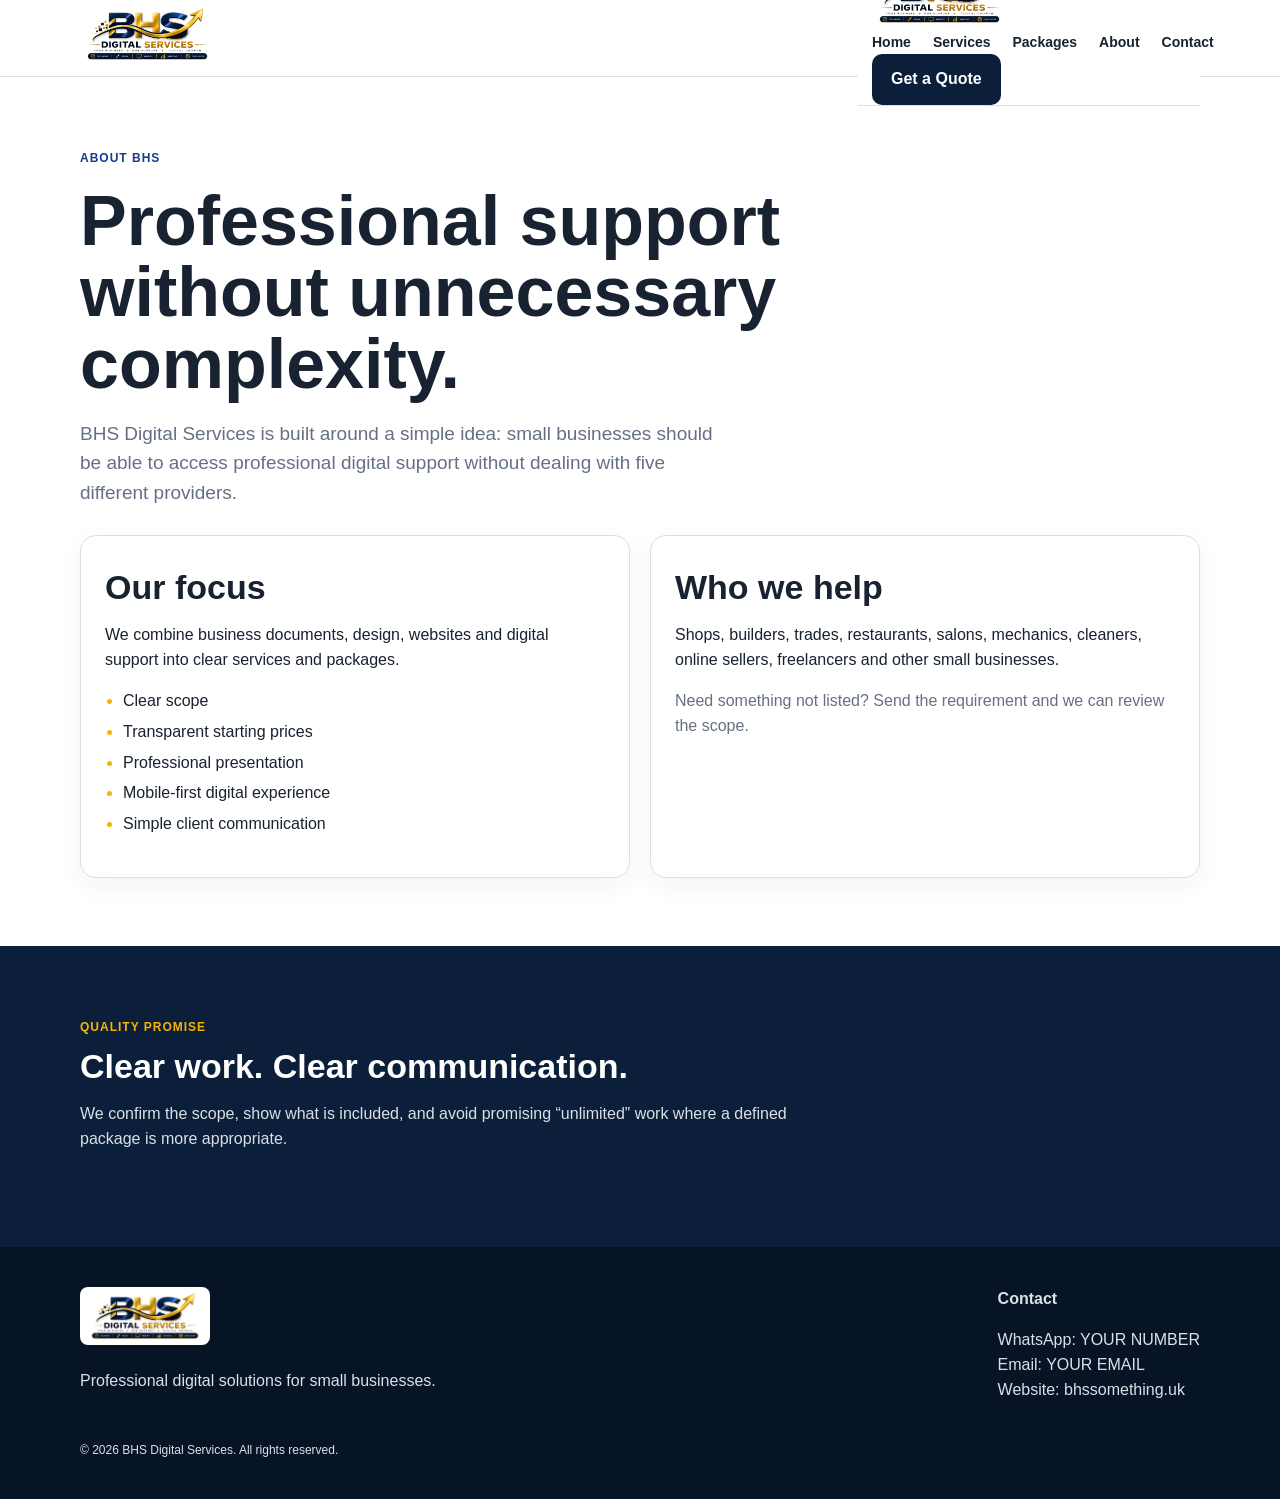
==== about.html @ 25f4f9c3 "Update about.html" ====
<!doctype html><html lang="en"><head>
<meta charset="utf-8"><meta name="viewport" content="width=device-width,initial-scale=1">
<title>About BHS Digital Services</title><meta name="description" content="Learn about BHS Digital Services and our approach to professional digital support for small businesses.">
<meta name="robots" content="index,follow"><meta name="theme-color" content="#0b1f3a">
<link rel="canonical" href="https://YOUR-DOMAIN.example/about.html">
<meta property="og:title" content="About BHS Digital Services"><meta property="og:description" content="Learn about BHS Digital Services and our approach to professional digital support for small businesses.">
<meta property="og:type" content="website"><link rel="stylesheet" href="assets/style.css">
</head><body><header><div class="container nav">
<a href="index.html"><img class="logo" src="assets/logo.png" alt="BHS Digital Services logo"></a>
<header class="site-header">
  <div class="container header-inner">

    <a href="index.html">
      <img class="logo" src="assets/logo.png" alt="BHS Digital Services">
    </a>

    <nav class="navlinks" id="mainNav">
      <a href="index.html">Home</a>
      <a href="services.html">Services</a>
      <a href="packages.html">Packages</a>
      <a href="about.html">About</a>
      <a href="contact.html">Contact</a>
    </nav>

    <a class="btn btn-primary header-quote" href="contact.html">
      Get a Quote
    </a>

    <button class="menu-toggle" id="menuToggle"
      aria-label="Open menu"
      aria-expanded="false">
      ☰
    </button>

  </div>
</header>
</div></header><main>
<section><div class="container"><div class="section-head"><span class="kicker">About BHS</span><h1>Professional support without unnecessary complexity.</h1><p class="lead">BHS Digital Services is built around a simple idea: small businesses should be able to access professional digital support without dealing with five different providers.</p></div>
<div class="grid-2"><div class="card"><h2>Our focus</h2><p>We combine business documents, design, websites and digital support into clear services and packages.</p><ul class="check"><li>Clear scope</li><li>Transparent starting prices</li><li>Professional presentation</li><li>Mobile-first digital experience</li><li>Simple client communication</li></ul></div>
<div class="card"><h2>Who we help</h2><p>Shops, builders, trades, restaurants, salons, mechanics, cleaners, online sellers, freelancers and other small businesses.</p><p class="muted">Need something not listed? Send the requirement and we can review the scope.</p></div></div>
</div></section>
<section class="band"><div class="container"><div class="section-head"><span class="kicker" style="color:#f5b400">Quality promise</span><h2>Clear work. Clear communication.</h2><p class="muted">We confirm the scope, show what is included, and avoid promising “unlimited” work where a defined package is more appropriate.</p></div></div></section>
</main><footer><div class="container footer-grid">
<div><img class="footer-logo" src="assets/logo.png" alt="BHS Digital Services"><p>Professional digital solutions for small businesses.</p></div>
<div><strong>Contact</strong><p>WhatsApp: YOUR NUMBER<br>Email: YOUR EMAIL<br>Website: bhssomething.uk</p></div>
</div><div class="container" style="margin-top:22px;font-size:12px">© 2026 BHS Digital Services. All rights reserved.</div></footer></body></html>
---- assets/style.css ----
:root{
 --navy:#0b1f3a; --blue:#173a8a; --gold:#f5b400; --ink:#182230; --muted:#667085;
 --soft:#f4f7fb; --line:#d9e0e8; --white:#fff; --shadow:0 18px 50px rgba(11,31,58,.10);
}
*{box-sizing:border-box} html{scroll-behavior:smooth}
body{margin:0;font-family:Inter,Arial,sans-serif;color:var(--ink);background:#fff;line-height:1.55}
a{text-decoration:none;color:inherit}.container{width:min(1120px,92%);margin:auto}
header{position:sticky;top:0;z-index:50;background:rgba(255,255,255,.96);backdrop-filter:blur(10px);border-bottom:1px solid var(--line)}
.nav{height:76px;display:flex;align-items:center;justify-content:space-between;gap:20px}
.logo{height:54px;width:auto;object-fit:contain}.navlinks{display:flex;gap:22px;align-items:center;font-size:14px;font-weight:700}
.navlinks a:hover{color:var(--blue)}.btn{display:inline-flex;align-items:center;justify-content:center;padding:12px 18px;border-radius:10px;font-weight:800;border:1px solid transparent;cursor:pointer}
.btn-primary{background:var(--navy);color:#fff}.btn-primary:hover{background:var(--blue)}
.btn-gold{background:var(--gold);color:var(--navy)}.btn-outline{border-color:var(--navy);color:var(--navy)}
.hero{padding:76px 0 60px;position:relative;overflow:hidden;background:linear-gradient(90deg,rgba(7,20,38,.97) 0%,rgba(11,31,58,.90) 48%,rgba(11,31,58,.72) 100%),url('brand-showcase.png') center/cover no-repeat;color:#fff}.hero .lead{color:#d9e0e8}.hero .eyebrow{background:rgba(245,180,0,.15);color:#ffd45a}.hero h1{color:#fff}.hero .btn-outline{border-color:#fff;color:#fff}
.hero-grid{display:grid;grid-template-columns:1.05fr .95fr;gap:55px;align-items:center}
.eyebrow{display:inline-block;padding:7px 10px;border-radius:999px;background:#eaf0ff;color:var(--blue);font-size:12px;font-weight:900;letter-spacing:.5px}
h1{font-size:clamp(42px,6vw,70px);line-height:1.02;margin:16px 0}.lead{font-size:19px;color:var(--muted);max-width:640px}
.hero-img{width:100%;border-radius:22px;box-shadow:var(--shadow);border:1px solid var(--line)}
.actions{display:flex;gap:12px;flex-wrap:wrap;margin-top:24px}
section{padding:68px 0}.section-head{max-width:720px;margin-bottom:28px}
.kicker{color:var(--blue);font-weight:900;text-transform:uppercase;font-size:12px;letter-spacing:1px}
h2{font-size:34px;line-height:1.15;margin:8px 0}.muted{color:var(--muted)}
.grid-3{display:grid;grid-template-columns:repeat(3,1fr);gap:18px}.grid-2{display:grid;grid-template-columns:repeat(2,1fr);gap:20px}
.card{background:#fff;border:1px solid var(--line);border-radius:16px;padding:24px;box-shadow:0 8px 25px rgba(11,31,58,.05)}
.card h3{margin:0 0 8px;font-size:18px}.price{font-size:25px;font-weight:900;color:var(--blue);margin:10px 0}.tag{font-size:12px;color:var(--muted);font-weight:800}
ul{padding-left:18px}.check li{margin:6px 0}.check li::marker{color:var(--gold)}
.band{background:var(--navy);color:#fff}.band .muted{color:#d9e0e8}
.steps{display:grid;grid-template-columns:repeat(4,1fr);gap:15px}.step{padding:22px;border:1px solid rgba(255,255,255,.18);border-radius:14px;background:rgba(255,255,255,.06)}
.num{width:34px;height:34px;border-radius:50%;display:grid;place-items:center;background:var(--gold);color:var(--navy);font-weight:900;margin-bottom:12px}
.gallery{display:grid;grid-template-columns:1.3fr 1fr 1fr;gap:16px}.gallery img{width:100%;height:220px;object-fit:cover;border-radius:16px;border:1px solid var(--line);box-shadow:0 8px 25px rgba(11,31,58,.06)}
.gallery img:first-child{height:456px;grid-row:span 2}.template{display:flex;flex-direction:column;gap:12px}.template img{width:100%;border-radius:14px;border:1px solid var(--line)}
.cta{background:linear-gradient(135deg,var(--navy),var(--blue));color:#fff;border-radius:22px;padding:42px}
footer{background:#071426;color:#d9e0e8;padding:40px 0}.footer-grid{display:flex;justify-content:space-between;gap:30px}.footer-logo{height:58px;background:#fff;border-radius:8px;padding:5px}
form{display:grid;gap:12px}.form-grid{display:grid;grid-template-columns:1fr 1fr;gap:12px}
input,textarea,select{width:100%;padding:13px;border:1px solid var(--line);border-radius:10px;font:inherit}textarea{min-height:140px;resize:vertical}
.notice{padding:13px 15px;background:var(--soft);border-left:4px solid var(--gold);border-radius:8px}
.mobile-preview{max-width:390px;margin:auto;border:9px solid #111;border-radius:32px;overflow:hidden;box-shadow:var(--shadow);background:#fff}
.mobile-preview .screen{padding:16px}.mobile-preview img{width:100%;border-radius:14px}
@media(max-width:850px){.navlinks{display:none}.hero-grid,.grid-3,.grid-2,.steps,.gallery{grid-template-columns:1fr}.gallery img:first-child{height:240px;grid-row:auto}.hero{padding-top:48px}section{padding:52px 0}.form-grid{grid-template-columns:1fr}.footer-grid{flex-direction:column}}

.template-grid{display:grid;grid-template-columns:repeat(3,1fr);gap:18px}
.template-card{border:1px solid var(--line);border-radius:16px;padding:18px;background:#fff;box-shadow:0 8px 25px rgba(11,31,58,.06);cursor:pointer;transition:.18s}
.template-card:hover{transform:translateY(-3px);box-shadow:0 14px 35px rgba(11,31,58,.11)}
.template-card img{width:100%;height:300px;object-fit:contain;border-radius:11px;border:1px solid var(--line);background:var(--soft)}
.template-card h3{margin:12px 0 4px}.template-card p{margin:0;color:var(--muted);font-size:13px}
.modal{display:none;position:fixed;inset:0;background:rgba(3,10,20,.78);z-index:100;align-items:center;justify-content:center;padding:20px}
.modal.open{display:flex}.modal-box{background:#fff;width:min(760px,96vw);max-height:92vh;overflow:auto;border-radius:18px;padding:18px;position:relative}
.modal-box iframe{width:100%;height:70vh;border:1px solid var(--line);border-radius:10px}.close{position:absolute;right:14px;top:10px;border:0;background:#111;color:#fff;border-radius:50%;width:34px;height:34px;font-size:20px;cursor:pointer}
@media(max-width:850px){.template-grid{grid-template-columns:1fr}.template-card img{height:260px}}

/* Premium motion & attraction */
.reveal{opacity:0;transform:translateY(22px);animation:reveal .75s ease forwards}
.reveal.d2{animation-delay:.12s}.reveal.d3{animation-delay:.24s}.reveal.d4{animation-delay:.36s}
@keyframes reveal{to{opacity:1;transform:none}}
.pulse-dot{display:inline-block;width:8px;height:8px;border-radius:50%;background:var(--gold);margin-right:7px;animation:pulse 1.5s infinite}
@keyframes pulse{0%,100%{opacity:1;box-shadow:0 0 0 0 rgba(245,180,0,.5)}50%{opacity:.45;box-shadow:0 0 0 8px rgba(245,180,0,0)}}
.rolling-wrap{min-height:34px;margin-top:15px;font-size:21px;font-weight:900;color:var(--gold);overflow:hidden}
.roll-word{display:inline-block;animation:wordIn .55s ease both}
@keyframes wordIn{from{opacity:0;transform:translateY(100%)}to{opacity:1;transform:translateY(0)}}
.marquee{margin-top:25px;overflow:hidden;border-top:1px solid rgba(255,255,255,.15);border-bottom:1px solid rgba(255,255,255,.15);padding:11px 0;white-space:nowrap}
.marquee-track{display:inline-block;animation:marquee 22s linear infinite}
.marquee span{margin-right:42px;color:#d9e0e8;font-size:12px;font-weight:800}
@keyframes marquee{from{transform:translateX(0)}to{transform:translateX(-50%)}}
.service-icon{width:42px;height:42px;border-radius:12px;background:var(--soft);display:grid;place-items:center;font-weight:900;color:var(--blue);margin-bottom:13px}
.card:hover{transform:translateY(-4px);transition:.2s;box-shadow:0 16px 38px rgba(11,31,58,.10)}
.template-card{position:relative;overflow:hidden}
.template-card .view-badge{position:absolute;top:28px;right:28px;background:var(--navy);color:#fff;padding:7px 10px;border-radius:999px;font-size:11px;font-weight:900}
.template-card img{height:330px;object-fit:contain;background:#f8fafc;padding:8px}
.template-detail{padding-top:12px}
.template-detail strong{color:var(--blue)}
.statbar{display:grid;grid-template-columns:repeat(4,1fr);gap:12px;margin-top:26px}
.stat{padding:18px;border:1px solid var(--line);border-radius:14px;background:#fff;text-align:center}
.stat b{display:block;font-size:24px;color:var(--blue)}
.faq{border:1px solid var(--line);border-radius:12px;padding:15px;margin:9px 0;background:#fff}
.faq summary{font-weight:900;cursor:pointer;color:var(--navy)}
@media(max-width:850px){.statbar{grid-template-columns:repeat(2,1fr)}.rolling-wrap{font-size:18px}.template-card img{height:310px}}

.package-modal-box{width:min(850px,96vw)}
.package-modal-box>.price{font-size:30px}
.package-modal-box .card{box-shadow:none;background:var(--soft)}
.card[role="button"]{cursor:pointer}
.card[role="button"]:focus{outline:3px solid rgba(245,180,0,.45);outline-offset:3px}

.business-selector{display:flex;flex-wrap:wrap;gap:10px;margin:22px 0}
.business-tab{border:1px solid var(--line);background:#fff;color:var(--navy);padding:12px 15px;border-radius:999px;font-weight:900;cursor:pointer;transition:.18s}
.business-tab:hover{transform:translateY(-2px);box-shadow:0 8px 20px rgba(11,31,58,.08)}
.business-tab.active{background:var(--navy);color:#fff;border-color:var(--navy);box-shadow:0 8px 20px rgba(11,31,58,.14)}
.business-panel{border:1px solid var(--line);border-radius:20px;padding:24px;background:#fff;box-shadow:0 12px 35px rgba(11,31,58,.07)}
.business-panel-head{display:flex;justify-content:space-between;gap:24px;align-items:center;border-bottom:1px solid var(--line);padding-bottom:20px}
.business-panel-head h3{font-size:27px;margin:5px 0}
.business-panel-head p{max-width:650px;margin:0;color:var(--muted)}
.business-service-grid{display:grid;grid-template-columns:repeat(2,1fr);gap:14px;margin:20px 0}
.business-service{display:flex;gap:14px;padding:17px;border:1px solid var(--line);border-radius:14px;background:var(--soft)}
.business-service>span{font-weight:900;color:var(--gold);font-size:13px}
.business-service h4{margin:0 0 4px;color:var(--navy)}
.business-service p{margin:0;color:var(--muted);font-size:13px;line-height:1.55}
@media(max-width:700px){.business-panel-head{display:block}.business-panel-head .btn{margin-top:14px}.business-service-grid{grid-template-columns:1fr}.business-selector{gap:8px}.business-tab{width:100%;text-align:left}}

/* Hero headline overflow fix */
.hero h1{
  font-size:clamp(42px,5.2vw,72px);
  line-height:1.04;
  letter-spacing:-1.5px;
  max-width:980px;
  overflow-wrap:anywhere;
  word-break:normal;
}
.hero .container{min-width:0}
.hero .lead{max-width:760px}
@media(max-width:900px){
  .hero h1{font-size:clamp(38px,8vw,58px);max-width:100%}
}
@media(max-width:600px){
  .hero{padding:54px 0 44px}
  .hero h1{font-size:clamp(34px,10vw,46px);letter-spacing:-.7px;line-height:1.08}
  .hero .lead{font-size:16px;line-height:1.55}
}

.selected-package{margin:0 0 20px;padding:20px 22px;border:1px solid var(--gold);border-radius:16px;background:linear-gradient(135deg,#fffaf0,#fff);box-shadow:0 8px 25px rgba(11,31,58,.06)}
.selected-package h3{margin:5px 0 3px;font-size:24px;color:var(--navy)}
.selected-package p{margin:3px 0;color:var(--muted)}
.selected-package p:nth-of-type(1){font-weight:900;color:var(--blue)}
    /* ===== BHS MOBILE RESPONSIVE FIX - FINAL ===== */

@media screen and (max-width: 850px) {

  html,
  body {
    width: 100% !important;
    max-width: 100% !important;
    min-width: 0 !important;
    overflow-x: hidden !important;
  }

  body {
    position: relative;
  }

  .container {
    width: 100% !important;
    max-width: 100% !important;
    padding-left: 22px !important;
    padding-right: 22px !important;
    margin: 0 auto !important;
    min-width: 0 !important;
  }

  /* HERO */
  .hero {
    width: 100% !important;
    max-width: 100% !important;
    overflow: hidden !important;
    padding: 48px 0 42px !important;
  }

  .hero-grid {
    display: block !important;
    width: 100% !important;
    max-width: 100% !important;
    min-width: 0 !important;
  }

  .hero-grid > div {
    display: block !important;
    width: 100% !important;
    max-width: 100% !important;
    min-width: 0 !important;
  }

  /* HERO TITLE */
  .hero h1 {
    display: block !important;
    width: 100% !important;
    max-width: 100% !important;
    min-width: 0 !important;

    font-size: 40px !important;
    line-height: 1.08 !important;

    margin: 16px 0 !important;

    white-space: normal !important;
    overflow: visible !important;
    overflow-wrap: normal !important;
    word-break: normal !important;
  }

  /* HERO DESCRIPTION */
  .hero .lead {
    display: block !important;
    width: 100% !important;
    max-width: 100% !important;
    min-width: 0 !important;

    font-size: 16px !important;
    line-height: 1.55 !important;

    white-space: normal !important;
    overflow-wrap: break-word !important;
  }

  /* MOVING WORD */
  .rolling-wrap {
    width: 100% !important;
    max-width: 100% !important;
    overflow: hidden !important;
  }

  /* MOVING SERVICES */
  .marquee {
    display: block !important;
    width: 100% !important;
    max-width: 100% !important;
    overflow: hidden !important;
    white-space: nowrap !important;
  }

  .marquee-track {
    display: inline-flex !important;
    width: max-content !important;
    max-width: none !important;
    white-space: nowrap !important;
  }

  /* BUTTONS */
  .actions {
    width: 100% !important;
    max-width: 100% !important;
    display: flex !important;
    flex-direction: column !important;
  }

  .actions .btn {
    width: 100% !important;
    max-width: 100% !important;
  }

  /* HERO IMAGE */
  .hero-img {
    display: block !important;
    width: 100% !important;
    max-width: 100% !important;
    height: auto !important;
    margin-top: 30px !important;
  }

  /* ALL SECTIONS */
  section {
    width: 100% !important;
    max-width: 100% !important;
    overflow: hidden !important;
  }

  /* BUSINESS SELECTOR */
  .business-selector {
    width: 100% !important;
    max-width: 100% !important;
  }

  .business-tab {
    width: 100% !important;
    max-width: 100% !important;
  }

  /* BUSINESS CONTENT */
  .business-panel {
    width: 100% !important;
    max-width: 100% !important;
    min-width: 0 !important;
  }

  .business-service-grid {
    width: 100% !important;
    max-width: 100% !important;
    grid-template-columns: 1fr !important;
  }

  /* CARDS */
  .card,
  .template-card,
  .stat {
    max-width: 100% !important;
    min-width: 0 !important;
  }

  /* IMAGES */
  img,
  iframe {
    max-width: 100% !important;
  }
}


/* SMALL PHONES */
@media screen and (max-width: 480px) {

  .container {
    padding-left: 18px !important;
    padding-right: 18px !important;
  }

  .hero h1 {
    font-size: 36px !important;
    line-height: 1.1 !important;
  }

  .hero {
    padding-top: 40px !important;
  }
}/* ===== BHS MOBILE MENU ===== */

.menu-toggle {
  display: none;
  border: 0;
  background: var(--navy);
  color: #fff;
  width: 48px;
  height: 44px;
  border-radius: 10px;
  font-size: 25px;
  font-weight: 900;
  cursor: pointer;
  align-items: center;
  justify-content: center;
}

@media (max-width: 850px) {

  .nav {
    height: 76px;
    gap: 10px;
  }

  .logo {
    height: 52px;
    max-width: 190px;
  }

  .navlinks {
    display: none !important;
    position: absolute;
    top: 76px;
    left: 0;
    right: 0;
    width: 100%;
    background: #fff;
    border-bottom: 1px solid var(--line);
    box-shadow: 0 15px 30px rgba(11,31,58,.12);
    padding: 12px 18px 18px;
    flex-direction: column;
    align-items: stretch;
    gap: 4px;
    z-index: 100;
  }

  .navlinks.menu-open {
    display: flex !important;
  }

  .navlinks a {
    padding: 14px 12px;
    border-radius: 9px;
    font-size: 16px;
  }

  .navlinks a:hover {
    background: var(--soft);
  }

  .header-quote {
    display: none !important;
  }

  .menu-toggle {
    display: flex !important;
    flex-shrink: 0;
  }
}
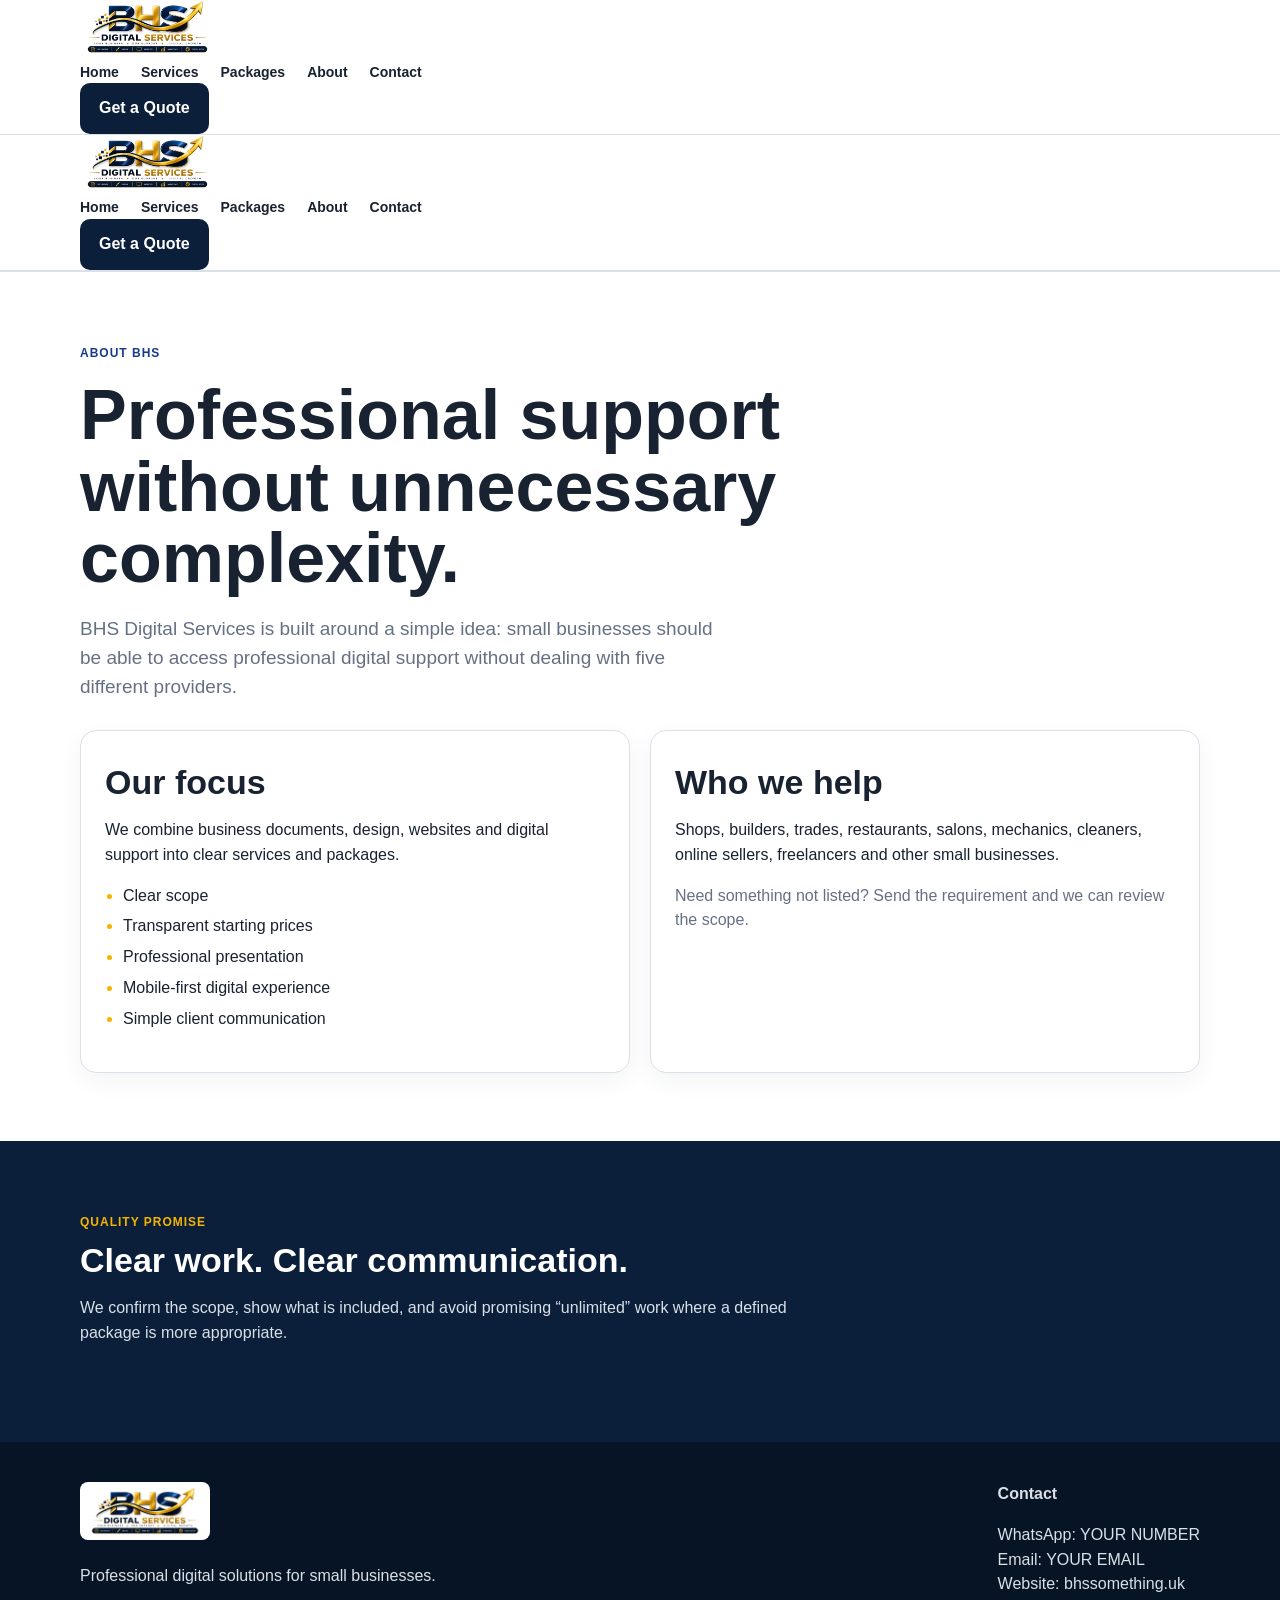
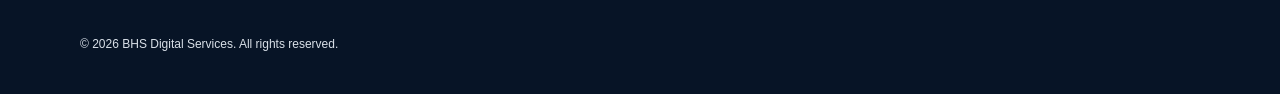
==== commit 8d71c48b: "Update about.html" ====
--- a/about.html
+++ b/about.html
@@ -5,8 +5,9 @@
 <link rel="canonical" href="https://YOUR-DOMAIN.example/about.html">
 <meta property="og:title" content="About BHS Digital Services"><meta property="og:description" content="Learn about BHS Digital Services and our approach to professional digital support for small businesses.">
 <meta property="og:type" content="website"><link rel="stylesheet" href="assets/style.css">
-</head><body><header><div class="container nav">
-<a href="index.html"><img class="logo" src="assets/logo.png" alt="BHS Digital Services logo"></a>
+</head><body><header></head>
+<body>
+
 <header class="site-header">
   <div class="container header-inner">
 
@@ -14,6 +15,32 @@
       <img class="logo" src="assets/logo.png" alt="BHS Digital Services">
     </a>
 
+    <nav class="navlinks" id="mainNav">
+      <a href="index.html">Home</a>
+      <a href="services.html">Services</a>
+      <a href="packages.html">Packages</a>
+      <a href="about.html">About</a>
+      <a href="contact.html">Contact</a>
+    </nav>
+
+    <a class="btn btn-primary header-quote" href="contact.html">
+      Get a Quote
+    </a>
+
+    <button class="menu-toggle" id="menuToggle"
+      aria-label="Open menu"
+      aria-expanded="false">
+      ☰
+    </button>
+
+  </div>
+</header>
+<header class="site-header">
+  <div class="container header-inner">
+
+    <a href="index.html">
+      <img class="logo" src="assets/logo.png" alt="BHS Digital Services">
+    </a>
     <nav class="navlinks" id="mainNav">
       <a href="index.html">Home</a>
       <a href="services.html">Services</a>
@@ -43,4 +70,38 @@
 </main><footer><div class="container footer-grid">
 <div><img class="footer-logo" src="assets/logo.png" alt="BHS Digital Services"><p>Professional digital solutions for small businesses.</p></div>
 <div><strong>Contact</strong><p>WhatsApp: YOUR NUMBER<br>Email: YOUR EMAIL<br>Website: bhssomething.uk</p></div>
-</div><div class="container" style="margin-top:22px;font-size:12px">© 2026 BHS Digital Services. All rights reserved.</div></footer></body></html>
+</div><div class="container" style="margin-top:22px;font-size:12px">© 2026 BHS Digital Services. All rights reserved.</div></footer><script>
+const menuToggle = document.getElementById('menuToggle');
+const mainNav = document.getElementById('mainNav');
+
+if (menuToggle && mainNav) {
+
+  menuToggle.addEventListener('click', function () {
+
+    const isOpen = mainNav.classList.toggle('menu-open');
+
+    menuToggle.setAttribute(
+      'aria-expanded',
+      isOpen ? 'true' : 'false'
+    );
+
+    menuToggle.innerHTML = isOpen ? '×' : '☰';
+  });
+
+  mainNav.querySelectorAll('a').forEach(function(link) {
+
+    link.addEventListener('click', function() {
+
+      mainNav.classList.remove('menu-open');
+
+      menuToggle.setAttribute(
+        'aria-expanded',
+        'false'
+      );
+
+      menuToggle.innerHTML = '☰';
+    });
+
+  });
+}
+</script></body></html>
--- a/assets/style.css
+++ b/assets/style.css
@@ -377,3 +377,47 @@
     flex-shrink: 0;
   }
 }
+/* INNER PAGES - MOBILE HEADER FIX */
+@media (max-width: 768px) {
+
+  header .header-inner {
+    position: relative !important;
+    min-height: 105px !important;
+    display: flex !important;
+    align-items: center !important;
+    justify-content: space-between !important;
+  }
+
+  header .logo-link {
+    position: relative !important;
+    z-index: 20 !important;
+    display: block !important;
+    flex-shrink: 0 !important;
+  }
+
+  header .logo {
+    position: relative !important;
+    width: 190px !important;
+    height: auto !important;
+    display: block !important;
+  }
+
+  header .menu-toggle {
+    position: relative !important;
+    z-index: 30 !important;
+    margin-left: auto !important;
+    flex-shrink: 0 !important;
+  }
+
+  header .header-quote {
+    display: none !important;
+  }
+
+  header .navlinks {
+    position: absolute !important;
+    top: 100% !important;
+    left: 0 !important;
+    right: 0 !important;
+    z-index: 100 !important;
+  }
+}
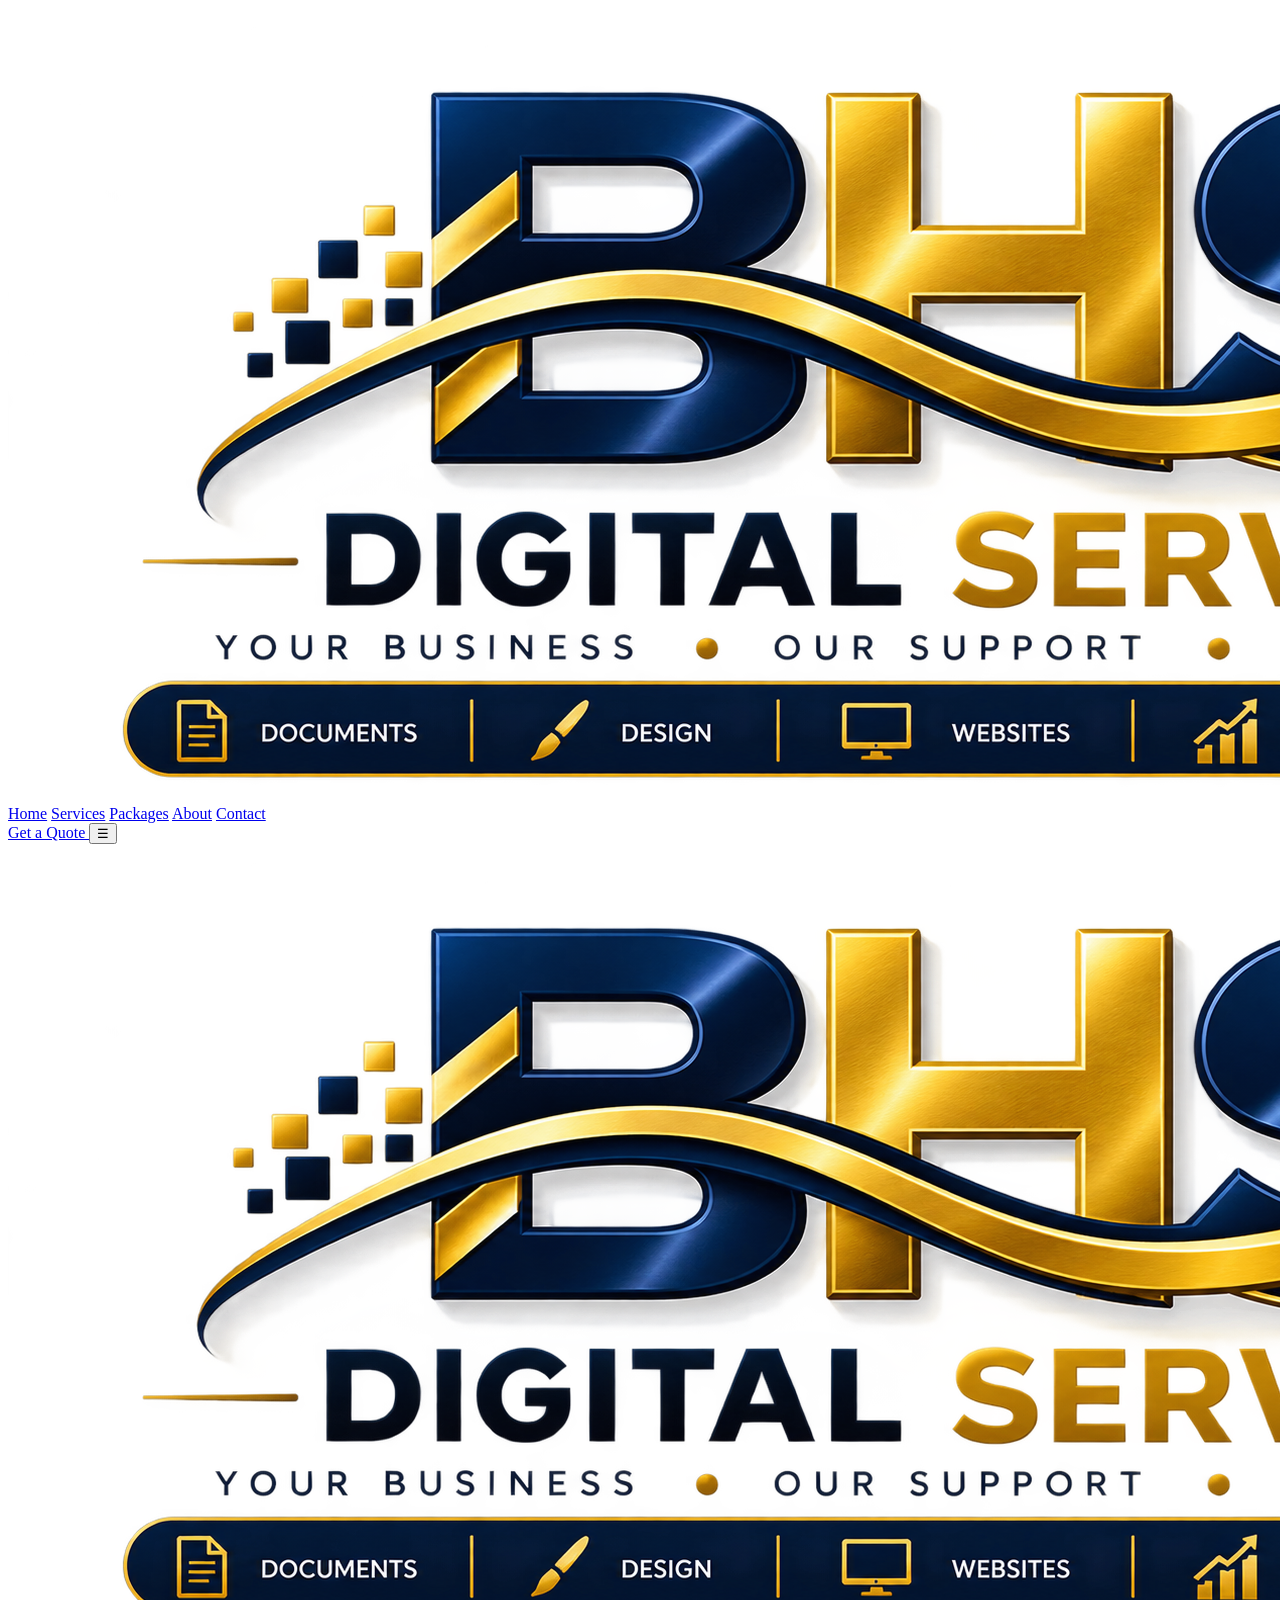
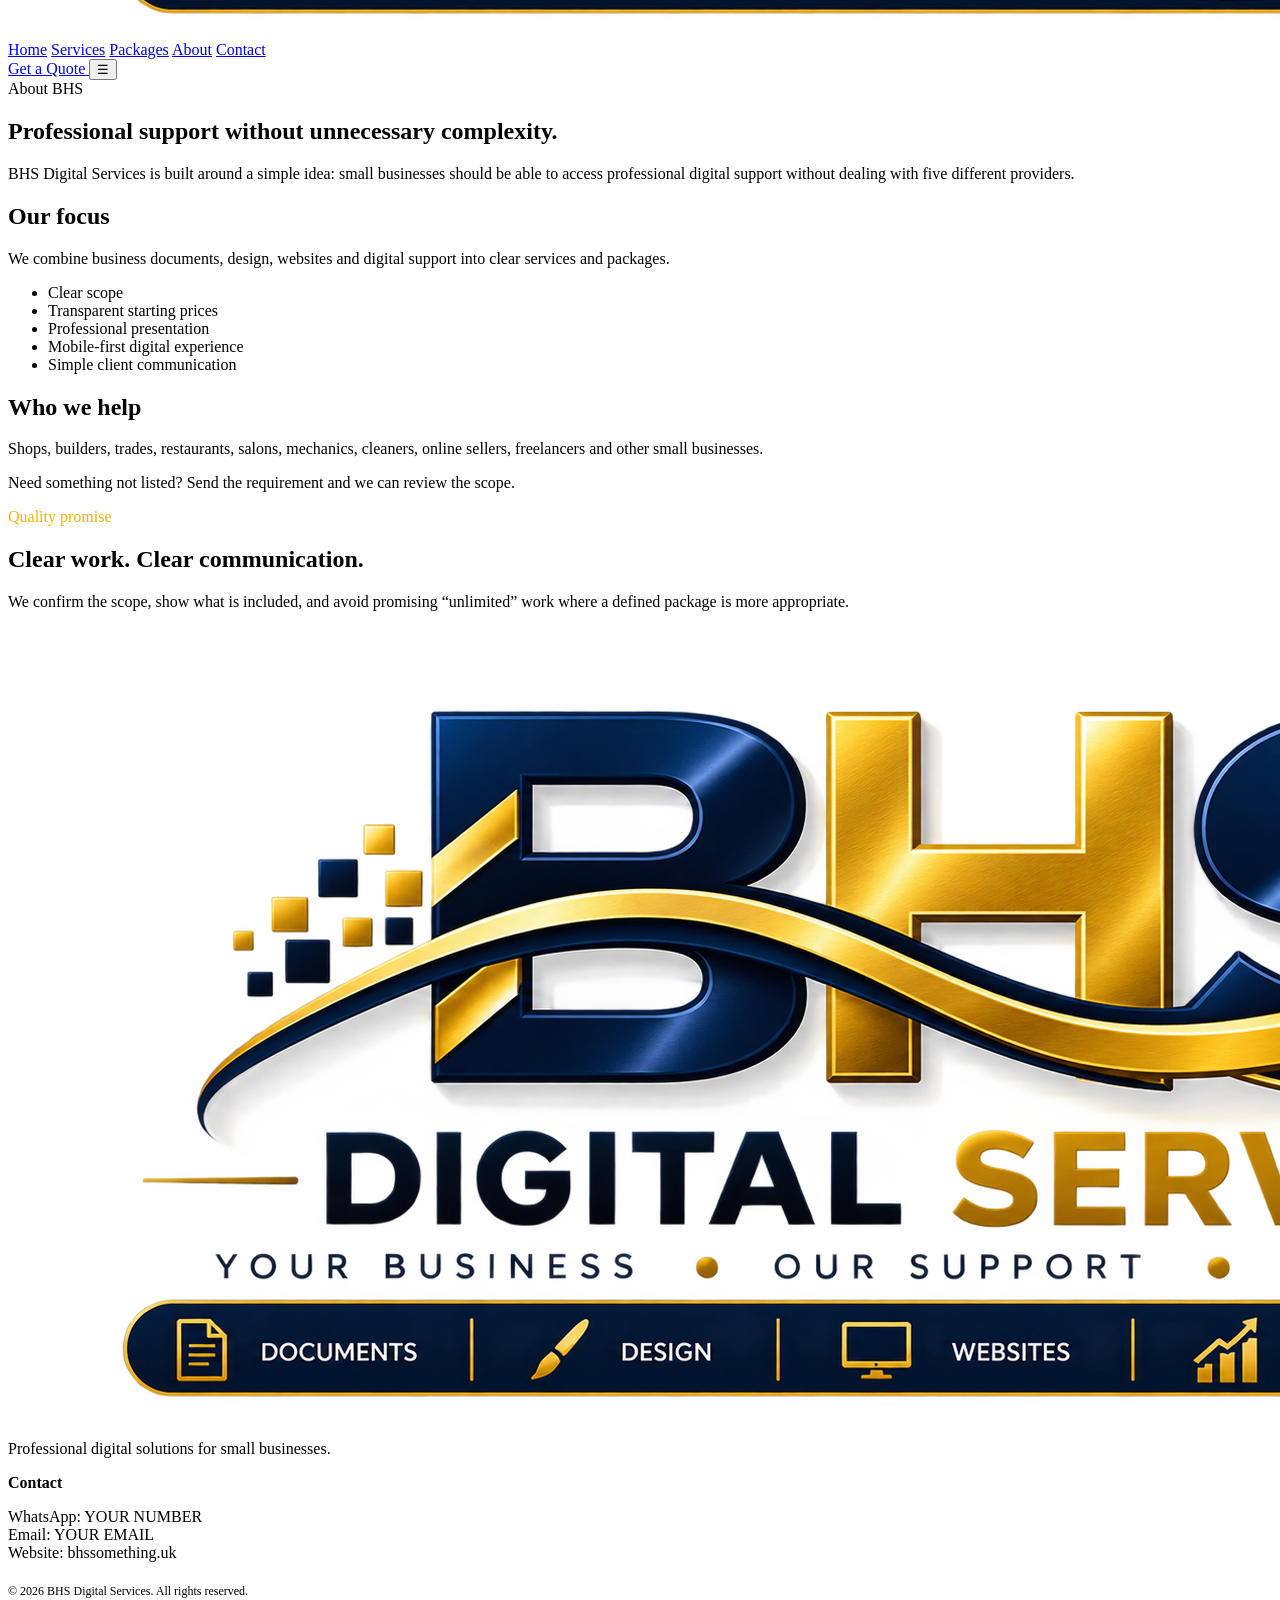
==== commit aa9e09a2: "Update about.html" ====
--- a/about.html
+++ b/about.html
@@ -1,18 +1,12 @@
-<!doctype html><html lang="en"><head>
-<meta charset="utf-8"><meta name="viewport" content="width=device-width,initial-scale=1">
-<title>About BHS Digital Services</title><meta name="description" content="Learn about BHS Digital Services and our approach to professional digital support for small businesses.">
-<meta name="robots" content="index,follow"><meta name="theme-color" content="#0b1f3a">
-<link rel="canonical" href="https://YOUR-DOMAIN.example/about.html">
-<meta property="og:title" content="About BHS Digital Services"><meta property="og:description" content="Learn about BHS Digital Services and our approach to professional digital support for small businesses.">
-<meta property="og:type" content="website"><link rel="stylesheet" href="assets/style.css">
-</head><body><header></head>
-<body>
-
-<header class="site-header">
+<!doctype html><html lang="en"><header class="site-header">
   <div class="container header-inner">
 
-    <a href="index.html">
-      <img class="logo" src="assets/logo.png" alt="BHS Digital Services">
+    <a href="index.html" class="brand">
+      <img
+        src="assets/logo.png"
+        class="logo"
+        alt="BHS Digital Services"
+      >
     </a>
 
     <nav class="navlinks" id="mainNav">
@@ -23,13 +17,20 @@
       <a href="contact.html">Contact</a>
     </nav>
 
-    <a class="btn btn-primary header-quote" href="contact.html">
+    <a
+      class="btn btn-primary header-quote"
+      href="contact.html"
+    >
       Get a Quote
     </a>
 
-    <button class="menu-toggle" id="menuToggle"
+    <button
+      class="menu-toggle"
+      id="menuToggle"
+      type="button"
       aria-label="Open menu"
-      aria-expanded="false">
+      aria-expanded="false"
+    >
       ☰
     </button>
 
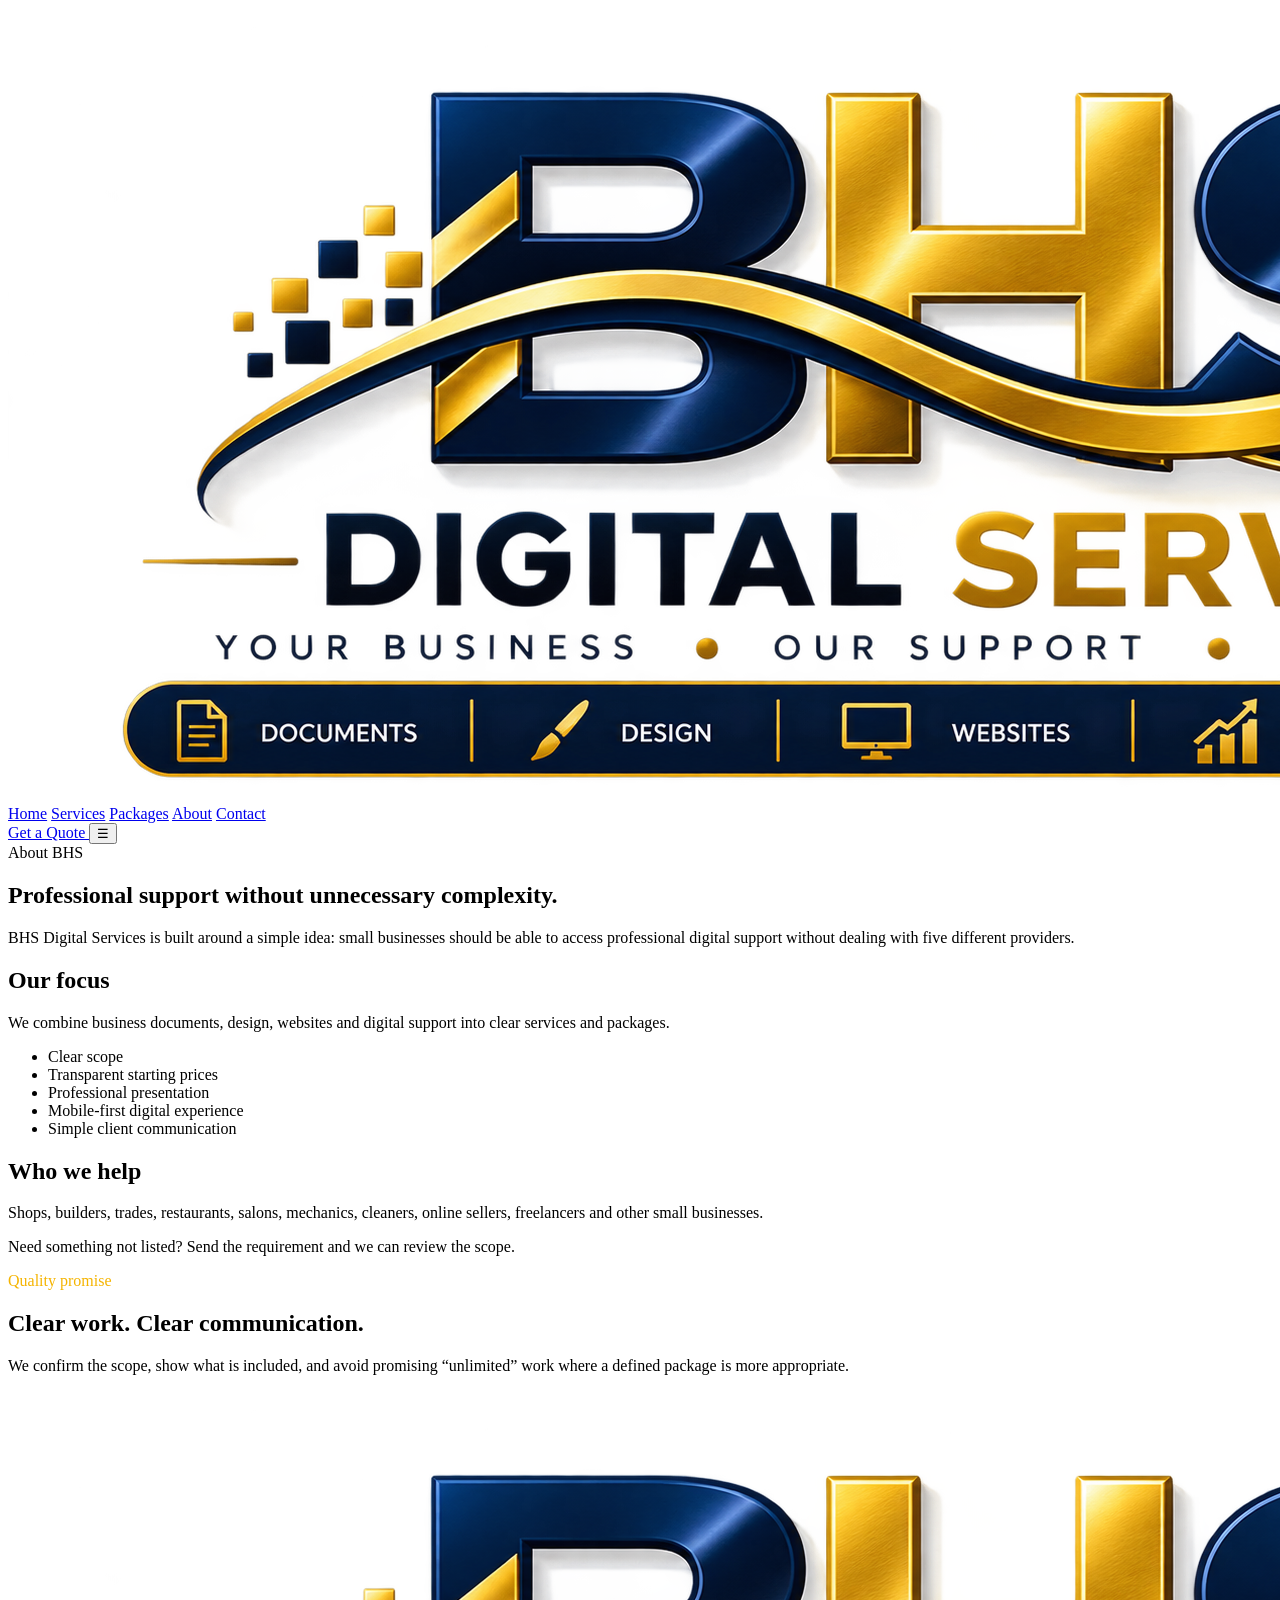
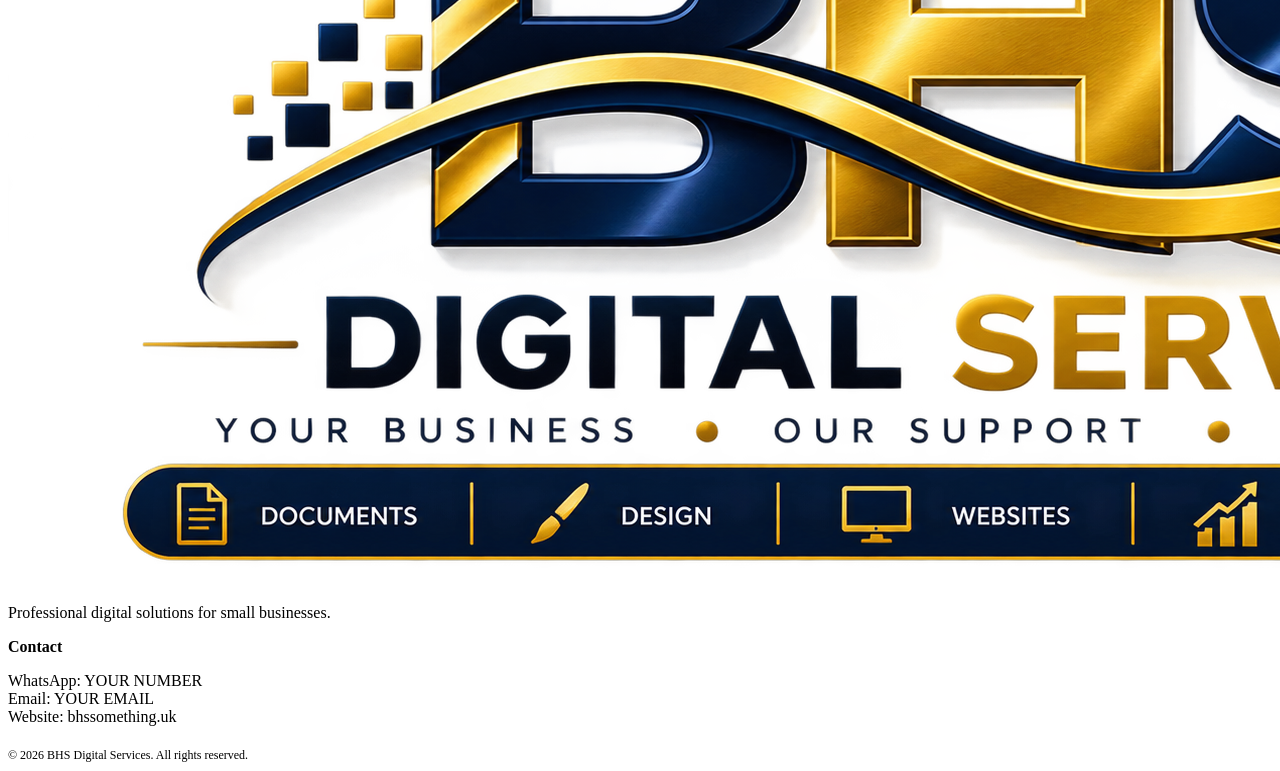
==== commit 4dcb543b: "Update about.html" ====
--- a/about.html
+++ b/about.html
@@ -1,41 +1,4 @@
-<!doctype html><html lang="en"><header class="site-header">
-  <div class="container header-inner">
-
-    <a href="index.html" class="brand">
-      <img
-        src="assets/logo.png"
-        class="logo"
-        alt="BHS Digital Services"
-      >
-    </a>
-
-    <nav class="navlinks" id="mainNav">
-      <a href="index.html">Home</a>
-      <a href="services.html">Services</a>
-      <a href="packages.html">Packages</a>
-      <a href="about.html">About</a>
-      <a href="contact.html">Contact</a>
-    </nav>
-
-    <a
-      class="btn btn-primary header-quote"
-      href="contact.html"
-    >
-      Get a Quote
-    </a>
-
-    <button
-      class="menu-toggle"
-      id="menuToggle"
-      type="button"
-      aria-label="Open menu"
-      aria-expanded="false"
-    >
-      ☰
-    </button>
-
-  </div>
-</header>
+<!doctype html><html lang="en">
 <header class="site-header">
   <div class="container header-inner">
 
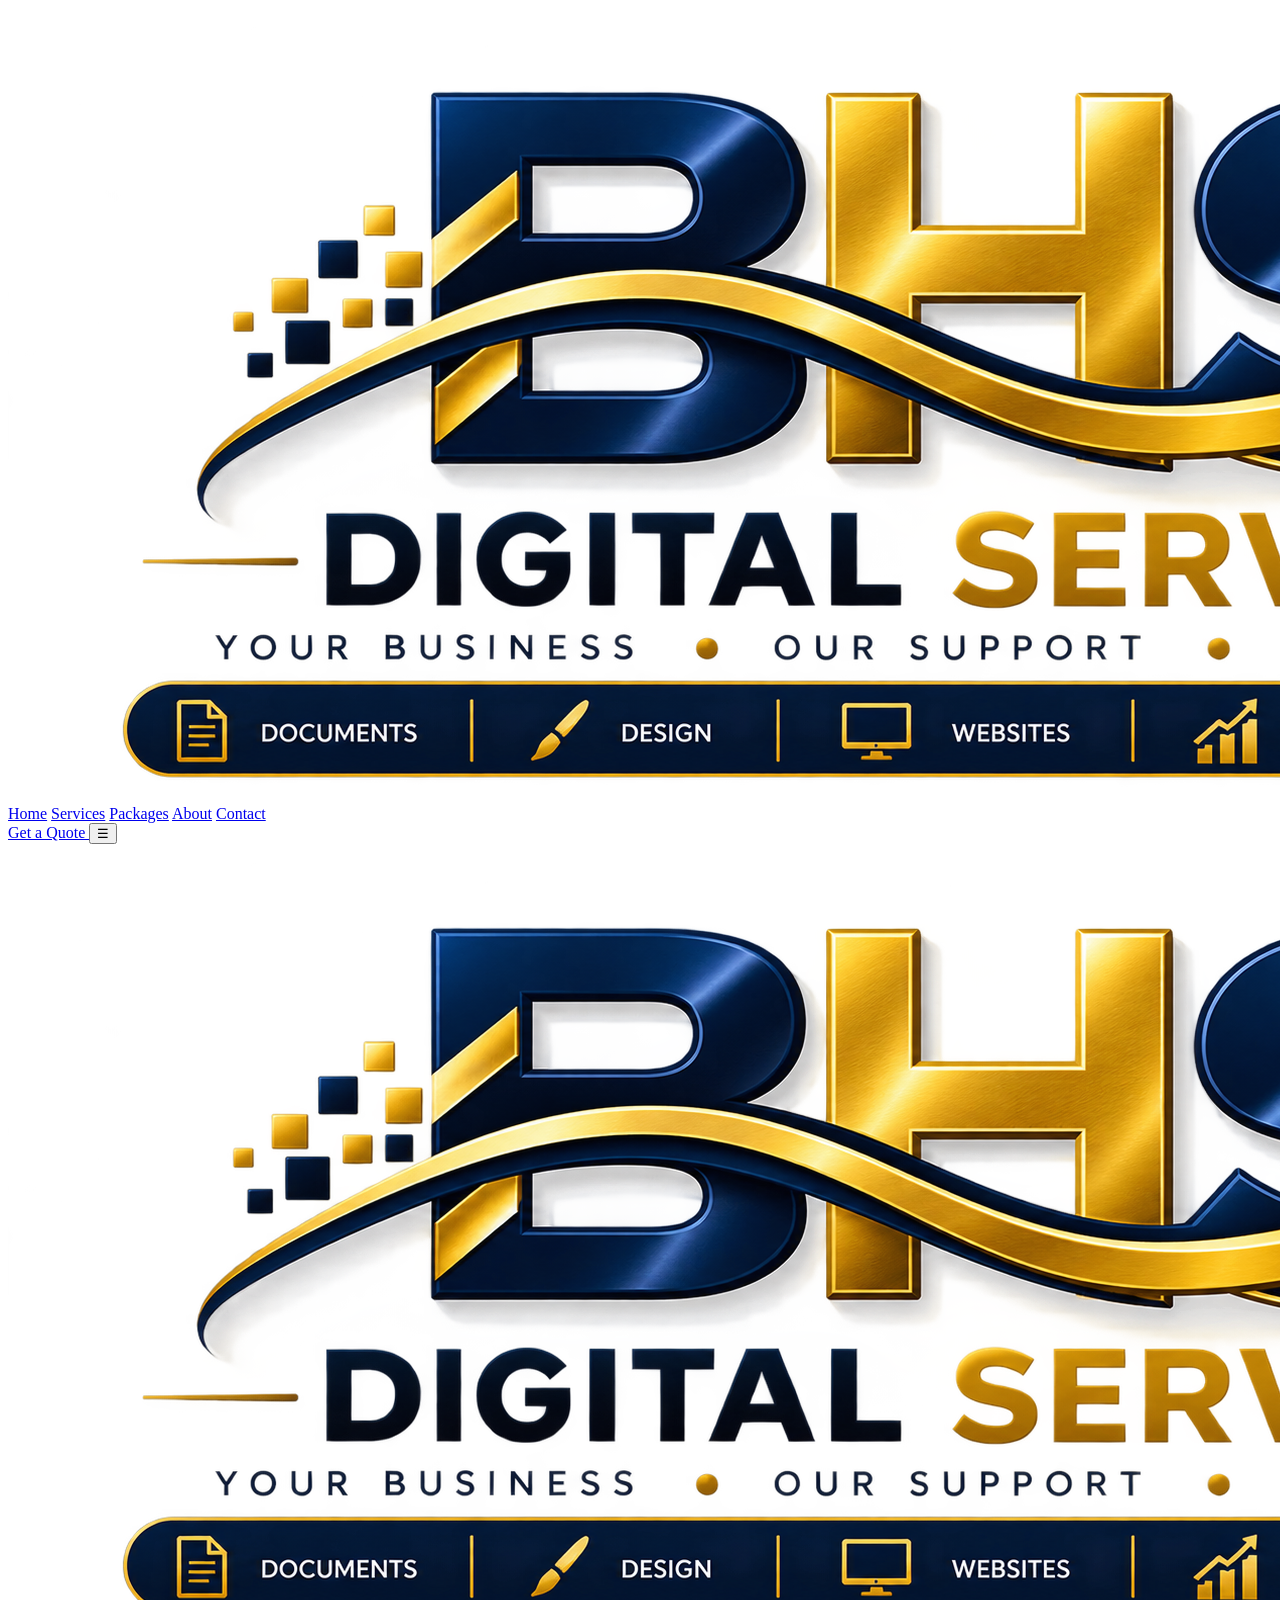
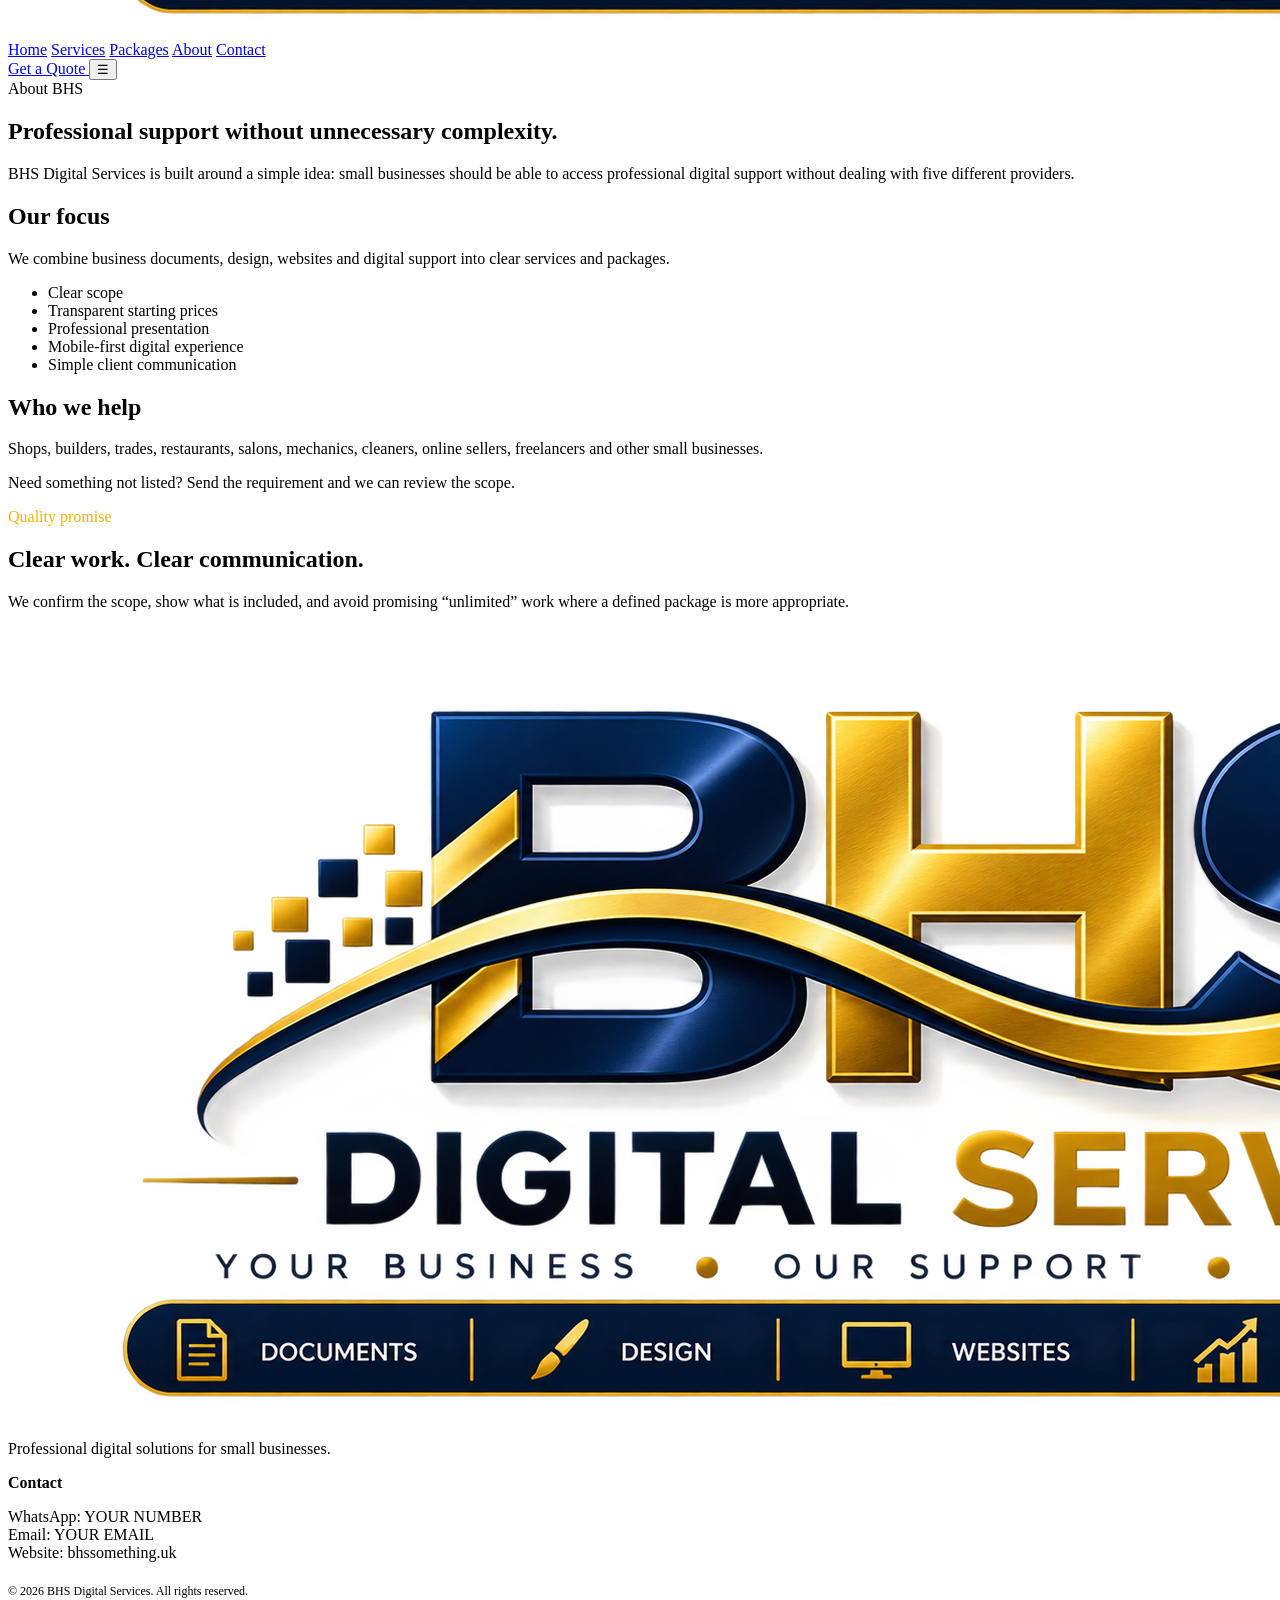
==== commit cecd4fa2: "Update about.html" ====
--- a/about.html
+++ b/about.html
@@ -1,4 +1,41 @@
-<!doctype html><html lang="en">
+<!doctype html><html lang="en"><header class="site-header">
+  <div class="container header-inner">
+
+    <a href="index.html" class="brand">
+      <img
+        src="assets/logo.png"
+        class="logo"
+        alt="BHS Digital Services"
+      >
+    </a>
+
+    <nav class="navlinks" id="mainNav">
+      <a href="index.html">Home</a>
+      <a href="services.html">Services</a>
+      <a href="packages.html">Packages</a>
+      <a href="about.html">About</a>
+      <a href="contact.html">Contact</a>
+    </nav>
+
+    <a
+      class="btn btn-primary header-quote"
+      href="contact.html"
+    >
+      Get a Quote
+    </a>
+
+    <button
+      class="menu-toggle"
+      id="menuToggle"
+      type="button"
+      aria-label="Open menu"
+      aria-expanded="false"
+    >
+      ☰
+    </button>
+
+  </div>
+</header>
 <header class="site-header">
   <div class="container header-inner">
 
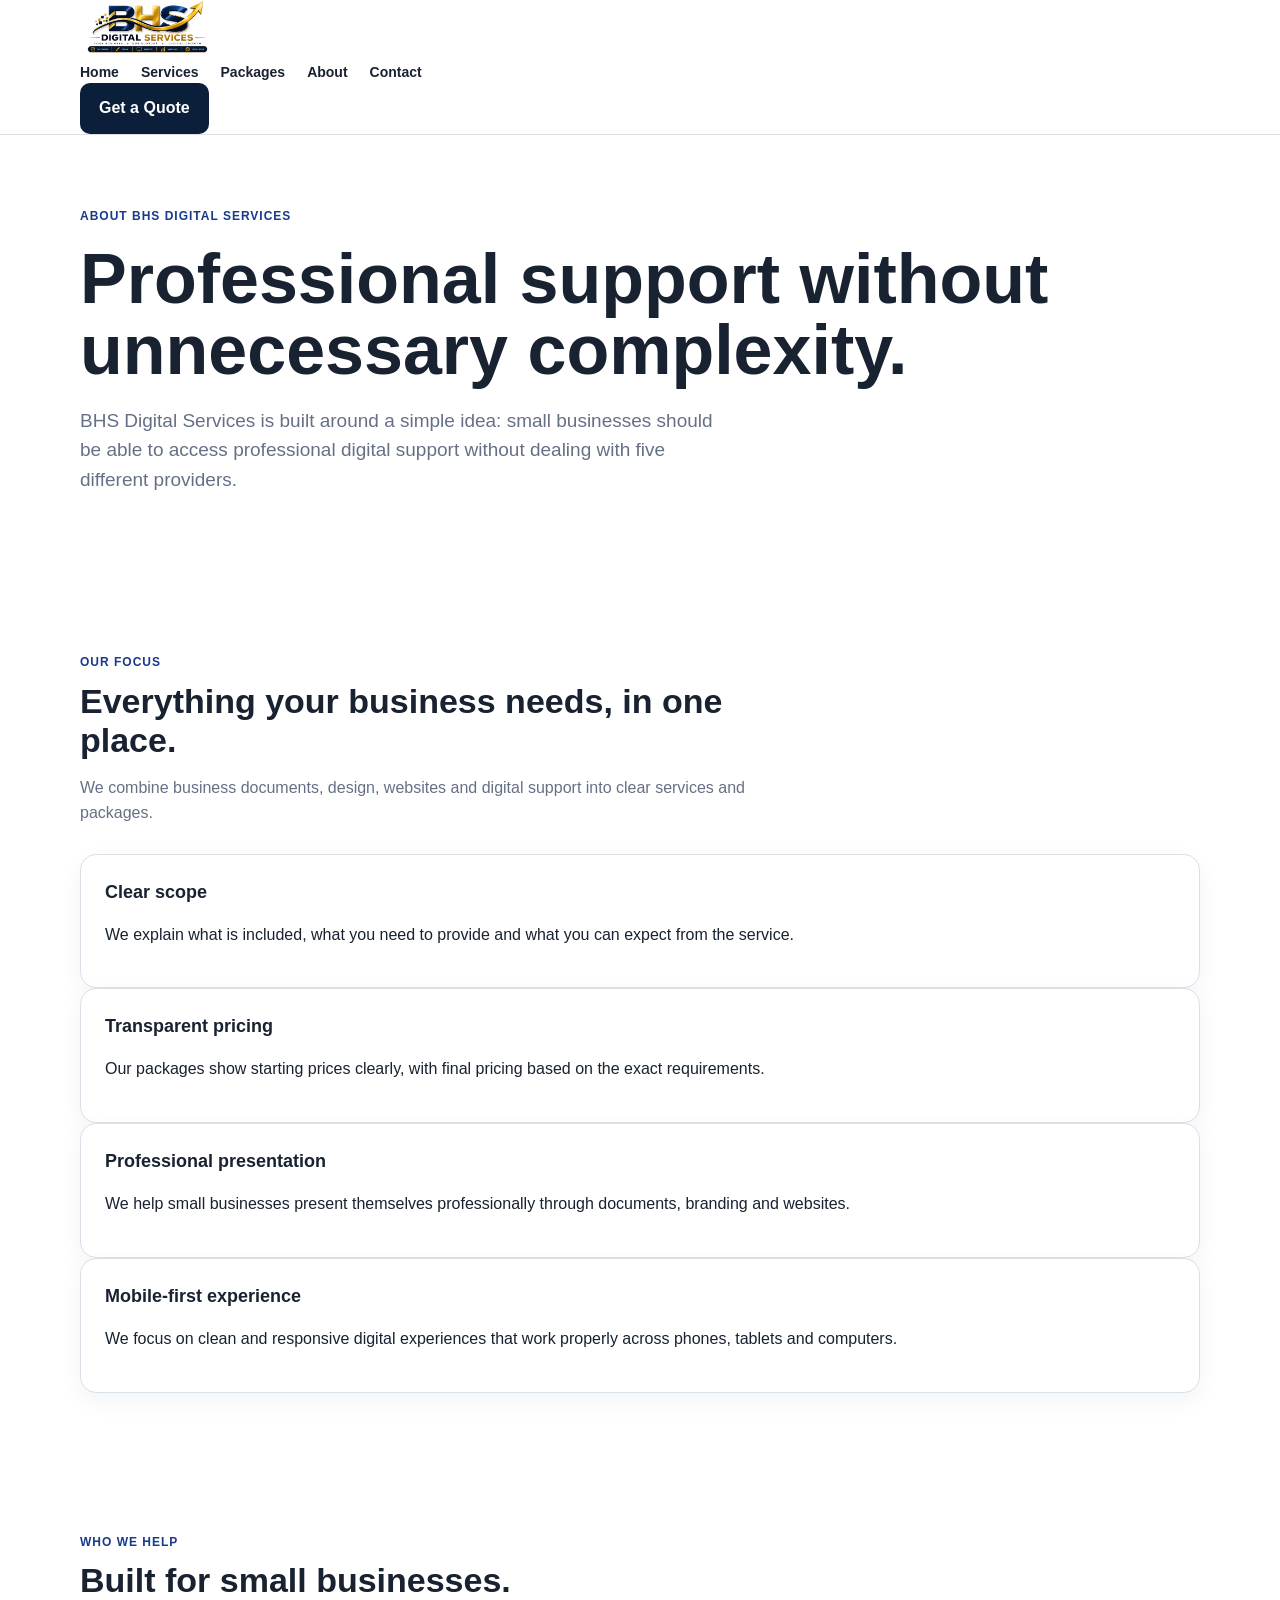
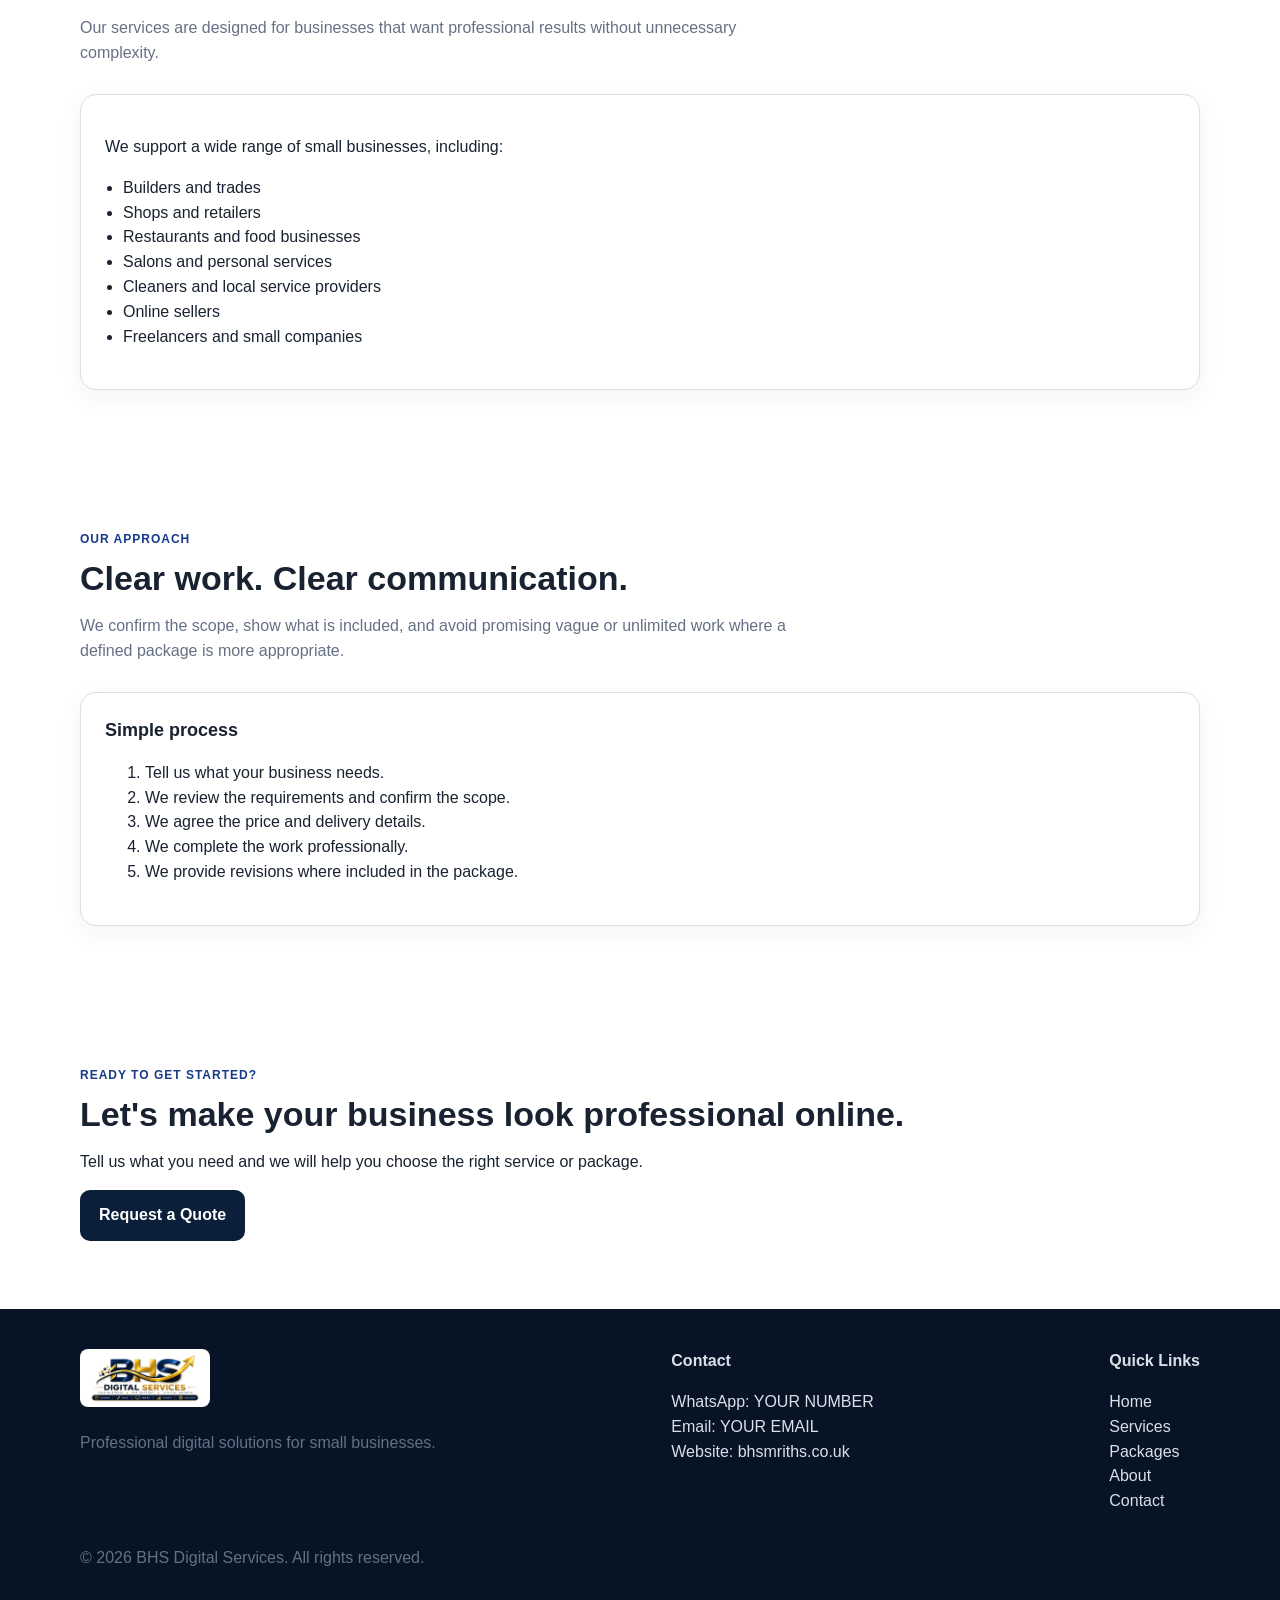
==== commit fd7e163d: "Update about.html" ====
--- a/about.html
+++ b/about.html
@@ -1,10 +1,28 @@
-<!doctype html><html lang="en"><header class="site-header">
+<!doctype html>
+<html lang="en">
+<head>
+  <meta charset="utf-8">
+  <meta name="viewport" content="width=device-width, initial-scale=1">
+
+  <title>About BHS Digital Services</title>
+
+  <meta name="description" content="Learn about BHS Digital Services and our approach to professional digital support for small businesses.">
+  <meta name="robots" content="index,follow">
+  <meta name="theme-color" content="#0b1f3a">
+
+  <link rel="stylesheet" href="assets/style.css">
+</head>
+
+<body>
+
+<!-- ================= HEADER ================= -->
+<header class="site-header">
   <div class="container header-inner">
 
     <a href="index.html" class="brand">
       <img
+        class="logo"
         src="assets/logo.png"
-        class="logo"
         alt="BHS Digital Services"
       >
     </a>
@@ -36,73 +54,291 @@
 
   </div>
 </header>
-<header class="site-header">
-  <div class="container header-inner">
-
-    <a href="index.html">
-      <img class="logo" src="assets/logo.png" alt="BHS Digital Services">
-    </a>
-    <nav class="navlinks" id="mainNav">
-      <a href="index.html">Home</a>
-      <a href="services.html">Services</a>
-      <a href="packages.html">Packages</a>
-      <a href="about.html">About</a>
-      <a href="contact.html">Contact</a>
-    </nav>
-
-    <a class="btn btn-primary header-quote" href="contact.html">
-      Get a Quote
-    </a>
-
-    <button class="menu-toggle" id="menuToggle"
-      aria-label="Open menu"
-      aria-expanded="false">
-      ☰
-    </button>
+
+
+<!-- ================= MAIN ================= -->
+<main>
+
+  <section class="page-hero">
+    <div class="container">
+
+      <span class="kicker">
+        ABOUT BHS DIGITAL SERVICES
+      </span>
+
+      <h1>
+        Professional support without unnecessary complexity.
+      </h1>
+
+      <p class="lead">
+        BHS Digital Services is built around a simple idea:
+        small businesses should be able to access professional
+        digital support without dealing with five different providers.
+      </p>
+
+    </div>
+  </section>
+
+
+  <section>
+    <div class="container">
+
+      <div class="section-head">
+        <span class="kicker">OUR FOCUS</span>
+
+        <h2>
+          Everything your business needs, in one place.
+        </h2>
+
+        <p class="muted">
+          We combine business documents, design, websites and
+          digital support into clear services and packages.
+        </p>
+      </div>
+
+
+      <div class="cards-grid">
+
+        <article class="card">
+          <h3>Clear scope</h3>
+          <p>
+            We explain what is included, what you need to provide
+            and what you can expect from the service.
+          </p>
+        </article>
+
+        <article class="card">
+          <h3>Transparent pricing</h3>
+          <p>
+            Our packages show starting prices clearly, with final
+            pricing based on the exact requirements.
+          </p>
+        </article>
+
+        <article class="card">
+          <h3>Professional presentation</h3>
+          <p>
+            We help small businesses present themselves professionally
+            through documents, branding and websites.
+          </p>
+        </article>
+
+        <article class="card">
+          <h3>Mobile-first experience</h3>
+          <p>
+            We focus on clean and responsive digital experiences
+            that work properly across phones, tablets and computers.
+          </p>
+        </article>
+
+      </div>
+
+    </div>
+  </section>
+
+
+  <section>
+    <div class="container">
+
+      <div class="section-head">
+        <span class="kicker">WHO WE HELP</span>
+
+        <h2>
+          Built for small businesses.
+        </h2>
+
+        <p class="muted">
+          Our services are designed for businesses that want
+          professional results without unnecessary complexity.
+        </p>
+      </div>
+
+
+      <div class="card">
+
+        <p>
+          We support a wide range of small businesses, including:
+        </p>
+
+        <ul>
+          <li>Builders and trades</li>
+          <li>Shops and retailers</li>
+          <li>Restaurants and food businesses</li>
+          <li>Salons and personal services</li>
+          <li>Cleaners and local service providers</li>
+          <li>Online sellers</li>
+          <li>Freelancers and small companies</li>
+        </ul>
+
+      </div>
+
+    </div>
+  </section>
+
+
+  <section>
+    <div class="container">
+
+      <div class="section-head">
+        <span class="kicker">OUR APPROACH</span>
+
+        <h2>
+          Clear work. Clear communication.
+        </h2>
+
+        <p class="muted">
+          We confirm the scope, show what is included, and avoid
+          promising vague or unlimited work where a defined package
+          is more appropriate.
+        </p>
+      </div>
+
+
+      <div class="card">
+
+        <h3>
+          Simple process
+        </h3>
+
+        <ol>
+          <li>Tell us what your business needs.</li>
+          <li>We review the requirements and confirm the scope.</li>
+          <li>We agree the price and delivery details.</li>
+          <li>We complete the work professionally.</li>
+          <li>We provide revisions where included in the package.</li>
+        </ol>
+
+      </div>
+
+    </div>
+  </section>
+
+
+  <section>
+    <div class="container">
+
+      <div class="cta-box">
+
+        <span class="kicker">
+          READY TO GET STARTED?
+        </span>
+
+        <h2>
+          Let's make your business look professional online.
+        </h2>
+
+        <p>
+          Tell us what you need and we will help you choose
+          the right service or package.
+        </p>
+
+        <a
+          class="btn btn-primary"
+          href="contact.html"
+        >
+          Request a Quote
+        </a>
+
+      </div>
+
+    </div>
+  </section>
+
+</main>
+
+
+<!-- ================= FOOTER ================= -->
+<footer>
+  <div class="container footer-grid">
+
+    <div>
+      <a href="index.html">
+        <img
+          class="footer-logo"
+          src="assets/logo.png"
+          alt="BHS Digital Services"
+        >
+      </a>
+
+      <p class="muted">
+        Professional digital solutions for small businesses.
+      </p>
+    </div>
+
+
+    <div>
+      <strong>Contact</strong>
+
+      <p>
+        WhatsApp: YOUR NUMBER<br>
+        Email: YOUR EMAIL<br>
+        Website: bhsmriths.co.uk
+      </p>
+    </div>
+
+
+    <div>
+      <strong>Quick Links</strong>
+
+      <p>
+        <a href="index.html">Home</a><br>
+        <a href="services.html">Services</a><br>
+        <a href="packages.html">Packages</a><br>
+        <a href="about.html">About</a><br>
+        <a href="contact.html">Contact</a>
+      </p>
+    </div>
 
   </div>
-</header>
-</div></header><main>
-<section><div class="container"><div class="section-head"><span class="kicker">About BHS</span><h1>Professional support without unnecessary complexity.</h1><p class="lead">BHS Digital Services is built around a simple idea: small businesses should be able to access professional digital support without dealing with five different providers.</p></div>
-<div class="grid-2"><div class="card"><h2>Our focus</h2><p>We combine business documents, design, websites and digital support into clear services and packages.</p><ul class="check"><li>Clear scope</li><li>Transparent starting prices</li><li>Professional presentation</li><li>Mobile-first digital experience</li><li>Simple client communication</li></ul></div>
-<div class="card"><h2>Who we help</h2><p>Shops, builders, trades, restaurants, salons, mechanics, cleaners, online sellers, freelancers and other small businesses.</p><p class="muted">Need something not listed? Send the requirement and we can review the scope.</p></div></div>
-</div></section>
-<section class="band"><div class="container"><div class="section-head"><span class="kicker" style="color:#f5b400">Quality promise</span><h2>Clear work. Clear communication.</h2><p class="muted">We confirm the scope, show what is included, and avoid promising “unlimited” work where a defined package is more appropriate.</p></div></div></section>
-</main><footer><div class="container footer-grid">
-<div><img class="footer-logo" src="assets/logo.png" alt="BHS Digital Services"><p>Professional digital solutions for small businesses.</p></div>
-<div><strong>Contact</strong><p>WhatsApp: YOUR NUMBER<br>Email: YOUR EMAIL<br>Website: bhssomething.uk</p></div>
-</div><div class="container" style="margin-top:22px;font-size:12px">© 2026 BHS Digital Services. All rights reserved.</div></footer><script>
-const menuToggle = document.getElementById('menuToggle');
-const mainNav = document.getElementById('mainNav');
+
+  <div class="container">
+    <p class="muted">
+      © 2026 BHS Digital Services. All rights reserved.
+    </p>
+  </div>
+</footer>
+
+
+<!-- ================= MOBILE MENU ================= -->
+<script>
+const menuToggle = document.getElementById("menuToggle");
+const mainNav = document.getElementById("mainNav");
 
 if (menuToggle && mainNav) {
 
-  menuToggle.addEventListener('click', function () {
-
-    const isOpen = mainNav.classList.toggle('menu-open');
+  menuToggle.addEventListener("click", function () {
+
+    const isOpen = mainNav.classList.toggle("menu-open");
 
     menuToggle.setAttribute(
-      'aria-expanded',
-      isOpen ? 'true' : 'false'
+      "aria-expanded",
+      isOpen ? "true" : "false"
     );
 
-    menuToggle.innerHTML = isOpen ? '×' : '☰';
+    menuToggle.innerHTML = isOpen ? "×" : "☰";
+
   });
 
-  mainNav.querySelectorAll('a').forEach(function(link) {
-
-    link.addEventListener('click', function() {
-
-      mainNav.classList.remove('menu-open');
+
+  mainNav.querySelectorAll("a").forEach(function(link) {
+
+    link.addEventListener("click", function() {
+
+      mainNav.classList.remove("menu-open");
 
       menuToggle.setAttribute(
-        'aria-expanded',
-        'false'
+        "aria-expanded",
+        "false"
       );
 
-      menuToggle.innerHTML = '☰';
+      menuToggle.innerHTML = "☰";
+
     });
 
   });
+
 }
-</script></body></html>
+</script>
+
+</body>
+</html>
--- a/assets/style.css
+++ b/assets/style.css
@@ -0,0 +1,423 @@
+
+:root{
+ --navy:#0b1f3a; --blue:#173a8a; --gold:#f5b400; --ink:#182230; --muted:#667085;
+ --soft:#f4f7fb; --line:#d9e0e8; --white:#fff; --shadow:0 18px 50px rgba(11,31,58,.10);
+}
+*{box-sizing:border-box} html{scroll-behavior:smooth}
+body{margin:0;font-family:Inter,Arial,sans-serif;color:var(--ink);background:#fff;line-height:1.55}
+a{text-decoration:none;color:inherit}.container{width:min(1120px,92%);margin:auto}
+header{position:sticky;top:0;z-index:50;background:rgba(255,255,255,.96);backdrop-filter:blur(10px);border-bottom:1px solid var(--line)}
+.nav{height:76px;display:flex;align-items:center;justify-content:space-between;gap:20px}
+.logo{height:54px;width:auto;object-fit:contain}.navlinks{display:flex;gap:22px;align-items:center;font-size:14px;font-weight:700}
+.navlinks a:hover{color:var(--blue)}.btn{display:inline-flex;align-items:center;justify-content:center;padding:12px 18px;border-radius:10px;font-weight:800;border:1px solid transparent;cursor:pointer}
+.btn-primary{background:var(--navy);color:#fff}.btn-primary:hover{background:var(--blue)}
+.btn-gold{background:var(--gold);color:var(--navy)}.btn-outline{border-color:var(--navy);color:var(--navy)}
+.hero{padding:76px 0 60px;position:relative;overflow:hidden;background:linear-gradient(90deg,rgba(7,20,38,.97) 0%,rgba(11,31,58,.90) 48%,rgba(11,31,58,.72) 100%),url('brand-showcase.png') center/cover no-repeat;color:#fff}.hero .lead{color:#d9e0e8}.hero .eyebrow{background:rgba(245,180,0,.15);color:#ffd45a}.hero h1{color:#fff}.hero .btn-outline{border-color:#fff;color:#fff}
+.hero-grid{display:grid;grid-template-columns:1.05fr .95fr;gap:55px;align-items:center}
+.eyebrow{display:inline-block;padding:7px 10px;border-radius:999px;background:#eaf0ff;color:var(--blue);font-size:12px;font-weight:900;letter-spacing:.5px}
+h1{font-size:clamp(42px,6vw,70px);line-height:1.02;margin:16px 0}.lead{font-size:19px;color:var(--muted);max-width:640px}
+.hero-img{width:100%;border-radius:22px;box-shadow:var(--shadow);border:1px solid var(--line)}
+.actions{display:flex;gap:12px;flex-wrap:wrap;margin-top:24px}
+section{padding:68px 0}.section-head{max-width:720px;margin-bottom:28px}
+.kicker{color:var(--blue);font-weight:900;text-transform:uppercase;font-size:12px;letter-spacing:1px}
+h2{font-size:34px;line-height:1.15;margin:8px 0}.muted{color:var(--muted)}
+.grid-3{display:grid;grid-template-columns:repeat(3,1fr);gap:18px}.grid-2{display:grid;grid-template-columns:repeat(2,1fr);gap:20px}
+.card{background:#fff;border:1px solid var(--line);border-radius:16px;padding:24px;box-shadow:0 8px 25px rgba(11,31,58,.05)}
+.card h3{margin:0 0 8px;font-size:18px}.price{font-size:25px;font-weight:900;color:var(--blue);margin:10px 0}.tag{font-size:12px;color:var(--muted);font-weight:800}
+ul{padding-left:18px}.check li{margin:6px 0}.check li::marker{color:var(--gold)}
+.band{background:var(--navy);color:#fff}.band .muted{color:#d9e0e8}
+.steps{display:grid;grid-template-columns:repeat(4,1fr);gap:15px}.step{padding:22px;border:1px solid rgba(255,255,255,.18);border-radius:14px;background:rgba(255,255,255,.06)}
+.num{width:34px;height:34px;border-radius:50%;display:grid;place-items:center;background:var(--gold);color:var(--navy);font-weight:900;margin-bottom:12px}
+.gallery{display:grid;grid-template-columns:1.3fr 1fr 1fr;gap:16px}.gallery img{width:100%;height:220px;object-fit:cover;border-radius:16px;border:1px solid var(--line);box-shadow:0 8px 25px rgba(11,31,58,.06)}
+.gallery img:first-child{height:456px;grid-row:span 2}.template{display:flex;flex-direction:column;gap:12px}.template img{width:100%;border-radius:14px;border:1px solid var(--line)}
+.cta{background:linear-gradient(135deg,var(--navy),var(--blue));color:#fff;border-radius:22px;padding:42px}
+footer{background:#071426;color:#d9e0e8;padding:40px 0}.footer-grid{display:flex;justify-content:space-between;gap:30px}.footer-logo{height:58px;background:#fff;border-radius:8px;padding:5px}
+form{display:grid;gap:12px}.form-grid{display:grid;grid-template-columns:1fr 1fr;gap:12px}
+input,textarea,select{width:100%;padding:13px;border:1px solid var(--line);border-radius:10px;font:inherit}textarea{min-height:140px;resize:vertical}
+.notice{padding:13px 15px;background:var(--soft);border-left:4px solid var(--gold);border-radius:8px}
+.mobile-preview{max-width:390px;margin:auto;border:9px solid #111;border-radius:32px;overflow:hidden;box-shadow:var(--shadow);background:#fff}
+.mobile-preview .screen{padding:16px}.mobile-preview img{width:100%;border-radius:14px}
+@media(max-width:850px){.navlinks{display:none}.hero-grid,.grid-3,.grid-2,.steps,.gallery{grid-template-columns:1fr}.gallery img:first-child{height:240px;grid-row:auto}.hero{padding-top:48px}section{padding:52px 0}.form-grid{grid-template-columns:1fr}.footer-grid{flex-direction:column}}
+
+.template-grid{display:grid;grid-template-columns:repeat(3,1fr);gap:18px}
+.template-card{border:1px solid var(--line);border-radius:16px;padding:18px;background:#fff;box-shadow:0 8px 25px rgba(11,31,58,.06);cursor:pointer;transition:.18s}
+.template-card:hover{transform:translateY(-3px);box-shadow:0 14px 35px rgba(11,31,58,.11)}
+.template-card img{width:100%;height:300px;object-fit:contain;border-radius:11px;border:1px solid var(--line);background:var(--soft)}
+.template-card h3{margin:12px 0 4px}.template-card p{margin:0;color:var(--muted);font-size:13px}
+.modal{display:none;position:fixed;inset:0;background:rgba(3,10,20,.78);z-index:100;align-items:center;justify-content:center;padding:20px}
+.modal.open{display:flex}.modal-box{background:#fff;width:min(760px,96vw);max-height:92vh;overflow:auto;border-radius:18px;padding:18px;position:relative}
+.modal-box iframe{width:100%;height:70vh;border:1px solid var(--line);border-radius:10px}.close{position:absolute;right:14px;top:10px;border:0;background:#111;color:#fff;border-radius:50%;width:34px;height:34px;font-size:20px;cursor:pointer}
+@media(max-width:850px){.template-grid{grid-template-columns:1fr}.template-card img{height:260px}}
+
+/* Premium motion & attraction */
+.reveal{opacity:0;transform:translateY(22px);animation:reveal .75s ease forwards}
+.reveal.d2{animation-delay:.12s}.reveal.d3{animation-delay:.24s}.reveal.d4{animation-delay:.36s}
+@keyframes reveal{to{opacity:1;transform:none}}
+.pulse-dot{display:inline-block;width:8px;height:8px;border-radius:50%;background:var(--gold);margin-right:7px;animation:pulse 1.5s infinite}
+@keyframes pulse{0%,100%{opacity:1;box-shadow:0 0 0 0 rgba(245,180,0,.5)}50%{opacity:.45;box-shadow:0 0 0 8px rgba(245,180,0,0)}}
+.rolling-wrap{min-height:34px;margin-top:15px;font-size:21px;font-weight:900;color:var(--gold);overflow:hidden}
+.roll-word{display:inline-block;animation:wordIn .55s ease both}
+@keyframes wordIn{from{opacity:0;transform:translateY(100%)}to{opacity:1;transform:translateY(0)}}
+.marquee{margin-top:25px;overflow:hidden;border-top:1px solid rgba(255,255,255,.15);border-bottom:1px solid rgba(255,255,255,.15);padding:11px 0;white-space:nowrap}
+.marquee-track{display:inline-block;animation:marquee 22s linear infinite}
+.marquee span{margin-right:42px;color:#d9e0e8;font-size:12px;font-weight:800}
+@keyframes marquee{from{transform:translateX(0)}to{transform:translateX(-50%)}}
+.service-icon{width:42px;height:42px;border-radius:12px;background:var(--soft);display:grid;place-items:center;font-weight:900;color:var(--blue);margin-bottom:13px}
+.card:hover{transform:translateY(-4px);transition:.2s;box-shadow:0 16px 38px rgba(11,31,58,.10)}
+.template-card{position:relative;overflow:hidden}
+.template-card .view-badge{position:absolute;top:28px;right:28px;background:var(--navy);color:#fff;padding:7px 10px;border-radius:999px;font-size:11px;font-weight:900}
+.template-card img{height:330px;object-fit:contain;background:#f8fafc;padding:8px}
+.template-detail{padding-top:12px}
+.template-detail strong{color:var(--blue)}
+.statbar{display:grid;grid-template-columns:repeat(4,1fr);gap:12px;margin-top:26px}
+.stat{padding:18px;border:1px solid var(--line);border-radius:14px;background:#fff;text-align:center}
+.stat b{display:block;font-size:24px;color:var(--blue)}
+.faq{border:1px solid var(--line);border-radius:12px;padding:15px;margin:9px 0;background:#fff}
+.faq summary{font-weight:900;cursor:pointer;color:var(--navy)}
+@media(max-width:850px){.statbar{grid-template-columns:repeat(2,1fr)}.rolling-wrap{font-size:18px}.template-card img{height:310px}}
+
+.package-modal-box{width:min(850px,96vw)}
+.package-modal-box>.price{font-size:30px}
+.package-modal-box .card{box-shadow:none;background:var(--soft)}
+.card[role="button"]{cursor:pointer}
+.card[role="button"]:focus{outline:3px solid rgba(245,180,0,.45);outline-offset:3px}
+
+.business-selector{display:flex;flex-wrap:wrap;gap:10px;margin:22px 0}
+.business-tab{border:1px solid var(--line);background:#fff;color:var(--navy);padding:12px 15px;border-radius:999px;font-weight:900;cursor:pointer;transition:.18s}
+.business-tab:hover{transform:translateY(-2px);box-shadow:0 8px 20px rgba(11,31,58,.08)}
+.business-tab.active{background:var(--navy);color:#fff;border-color:var(--navy);box-shadow:0 8px 20px rgba(11,31,58,.14)}
+.business-panel{border:1px solid var(--line);border-radius:20px;padding:24px;background:#fff;box-shadow:0 12px 35px rgba(11,31,58,.07)}
+.business-panel-head{display:flex;justify-content:space-between;gap:24px;align-items:center;border-bottom:1px solid var(--line);padding-bottom:20px}
+.business-panel-head h3{font-size:27px;margin:5px 0}
+.business-panel-head p{max-width:650px;margin:0;color:var(--muted)}
+.business-service-grid{display:grid;grid-template-columns:repeat(2,1fr);gap:14px;margin:20px 0}
+.business-service{display:flex;gap:14px;padding:17px;border:1px solid var(--line);border-radius:14px;background:var(--soft)}
+.business-service>span{font-weight:900;color:var(--gold);font-size:13px}
+.business-service h4{margin:0 0 4px;color:var(--navy)}
+.business-service p{margin:0;color:var(--muted);font-size:13px;line-height:1.55}
+@media(max-width:700px){.business-panel-head{display:block}.business-panel-head .btn{margin-top:14px}.business-service-grid{grid-template-columns:1fr}.business-selector{gap:8px}.business-tab{width:100%;text-align:left}}
+
+/* Hero headline overflow fix */
+.hero h1{
+  font-size:clamp(42px,5.2vw,72px);
+  line-height:1.04;
+  letter-spacing:-1.5px;
+  max-width:980px;
+  overflow-wrap:anywhere;
+  word-break:normal;
+}
+.hero .container{min-width:0}
+.hero .lead{max-width:760px}
+@media(max-width:900px){
+  .hero h1{font-size:clamp(38px,8vw,58px);max-width:100%}
+}
+@media(max-width:600px){
+  .hero{padding:54px 0 44px}
+  .hero h1{font-size:clamp(34px,10vw,46px);letter-spacing:-.7px;line-height:1.08}
+  .hero .lead{font-size:16px;line-height:1.55}
+}
+
+.selected-package{margin:0 0 20px;padding:20px 22px;border:1px solid var(--gold);border-radius:16px;background:linear-gradient(135deg,#fffaf0,#fff);box-shadow:0 8px 25px rgba(11,31,58,.06)}
+.selected-package h3{margin:5px 0 3px;font-size:24px;color:var(--navy)}
+.selected-package p{margin:3px 0;color:var(--muted)}
+.selected-package p:nth-of-type(1){font-weight:900;color:var(--blue)}
+    /* ===== BHS MOBILE RESPONSIVE FIX - FINAL ===== */
+
+@media screen and (max-width: 850px) {
+
+  html,
+  body {
+    width: 100% !important;
+    max-width: 100% !important;
+    min-width: 0 !important;
+    overflow-x: hidden !important;
+  }
+
+  body {
+    position: relative;
+  }
+
+  .container {
+    width: 100% !important;
+    max-width: 100% !important;
+    padding-left: 22px !important;
+    padding-right: 22px !important;
+    margin: 0 auto !important;
+    min-width: 0 !important;
+  }
+
+  /* HERO */
+  .hero {
+    width: 100% !important;
+    max-width: 100% !important;
+    overflow: hidden !important;
+    padding: 48px 0 42px !important;
+  }
+
+  .hero-grid {
+    display: block !important;
+    width: 100% !important;
+    max-width: 100% !important;
+    min-width: 0 !important;
+  }
+
+  .hero-grid > div {
+    display: block !important;
+    width: 100% !important;
+    max-width: 100% !important;
+    min-width: 0 !important;
+  }
+
+  /* HERO TITLE */
+  .hero h1 {
+    display: block !important;
+    width: 100% !important;
+    max-width: 100% !important;
+    min-width: 0 !important;
+
+    font-size: 40px !important;
+    line-height: 1.08 !important;
+
+    margin: 16px 0 !important;
+
+    white-space: normal !important;
+    overflow: visible !important;
+    overflow-wrap: normal !important;
+    word-break: normal !important;
+  }
+
+  /* HERO DESCRIPTION */
+  .hero .lead {
+    display: block !important;
+    width: 100% !important;
+    max-width: 100% !important;
+    min-width: 0 !important;
+
+    font-size: 16px !important;
+    line-height: 1.55 !important;
+
+    white-space: normal !important;
+    overflow-wrap: break-word !important;
+  }
+
+  /* MOVING WORD */
+  .rolling-wrap {
+    width: 100% !important;
+    max-width: 100% !important;
+    overflow: hidden !important;
+  }
+
+  /* MOVING SERVICES */
+  .marquee {
+    display: block !important;
+    width: 100% !important;
+    max-width: 100% !important;
+    overflow: hidden !important;
+    white-space: nowrap !important;
+  }
+
+  .marquee-track {
+    display: inline-flex !important;
+    width: max-content !important;
+    max-width: none !important;
+    white-space: nowrap !important;
+  }
+
+  /* BUTTONS */
+  .actions {
+    width: 100% !important;
+    max-width: 100% !important;
+    display: flex !important;
+    flex-direction: column !important;
+  }
+
+  .actions .btn {
+    width: 100% !important;
+    max-width: 100% !important;
+  }
+
+  /* HERO IMAGE */
+  .hero-img {
+    display: block !important;
+    width: 100% !important;
+    max-width: 100% !important;
+    height: auto !important;
+    margin-top: 30px !important;
+  }
+
+  /* ALL SECTIONS */
+  section {
+    width: 100% !important;
+    max-width: 100% !important;
+    overflow: hidden !important;
+  }
+
+  /* BUSINESS SELECTOR */
+  .business-selector {
+    width: 100% !important;
+    max-width: 100% !important;
+  }
+
+  .business-tab {
+    width: 100% !important;
+    max-width: 100% !important;
+  }
+
+  /* BUSINESS CONTENT */
+  .business-panel {
+    width: 100% !important;
+    max-width: 100% !important;
+    min-width: 0 !important;
+  }
+
+  .business-service-grid {
+    width: 100% !important;
+    max-width: 100% !important;
+    grid-template-columns: 1fr !important;
+  }
+
+  /* CARDS */
+  .card,
+  .template-card,
+  .stat {
+    max-width: 100% !important;
+    min-width: 0 !important;
+  }
+
+  /* IMAGES */
+  img,
+  iframe {
+    max-width: 100% !important;
+  }
+}
+
+
+/* SMALL PHONES */
+@media screen and (max-width: 480px) {
+
+  .container {
+    padding-left: 18px !important;
+    padding-right: 18px !important;
+  }
+
+  .hero h1 {
+    font-size: 36px !important;
+    line-height: 1.1 !important;
+  }
+
+  .hero {
+    padding-top: 40px !important;
+  }
+}/* ===== BHS MOBILE MENU ===== */
+
+.menu-toggle {
+  display: none;
+  border: 0;
+  background: var(--navy);
+  color: #fff;
+  width: 48px;
+  height: 44px;
+  border-radius: 10px;
+  font-size: 25px;
+  font-weight: 900;
+  cursor: pointer;
+  align-items: center;
+  justify-content: center;
+}
+
+@media (max-width: 850px) {
+
+  .nav {
+    height: 76px;
+    gap: 10px;
+  }
+
+  .logo {
+    height: 52px;
+    max-width: 190px;
+  }
+
+  .navlinks {
+    display: none !important;
+    position: absolute;
+    top: 76px;
+    left: 0;
+    right: 0;
+    width: 100%;
+    background: #fff;
+    border-bottom: 1px solid var(--line);
+    box-shadow: 0 15px 30px rgba(11,31,58,.12);
+    padding: 12px 18px 18px;
+    flex-direction: column;
+    align-items: stretch;
+    gap: 4px;
+    z-index: 100;
+  }
+
+  .navlinks.menu-open {
+    display: flex !important;
+  }
+
+  .navlinks a {
+    padding: 14px 12px;
+    border-radius: 9px;
+    font-size: 16px;
+  }
+
+  .navlinks a:hover {
+    background: var(--soft);
+  }
+
+  .header-quote {
+    display: none !important;
+  }
+
+  .menu-toggle {
+    display: flex !important;
+    flex-shrink: 0;
+  }
+}
+/* INNER PAGES - MOBILE HEADER FIX */
+@media (max-width: 768px) {
+
+  header .header-inner {
+    position: relative !important;
+    min-height: 105px !important;
+    display: flex !important;
+    align-items: center !important;
+    justify-content: space-between !important;
+  }
+
+  header .logo-link {
+    position: relative !important;
+    z-index: 20 !important;
+    display: block !important;
+    flex-shrink: 0 !important;
+  }
+
+  header .logo {
+    position: relative !important;
+    width: 190px !important;
+    height: auto !important;
+    display: block !important;
+  }
+
+  header .menu-toggle {
+    position: relative !important;
+    z-index: 30 !important;
+    margin-left: auto !important;
+    flex-shrink: 0 !important;
+  }
+
+  header .header-quote {
+    display: none !important;
+  }
+
+  header .navlinks {
+    position: absolute !important;
+    top: 100% !important;
+    left: 0 !important;
+    right: 0 !important;
+    z-index: 100 !important;
+  }
+}
